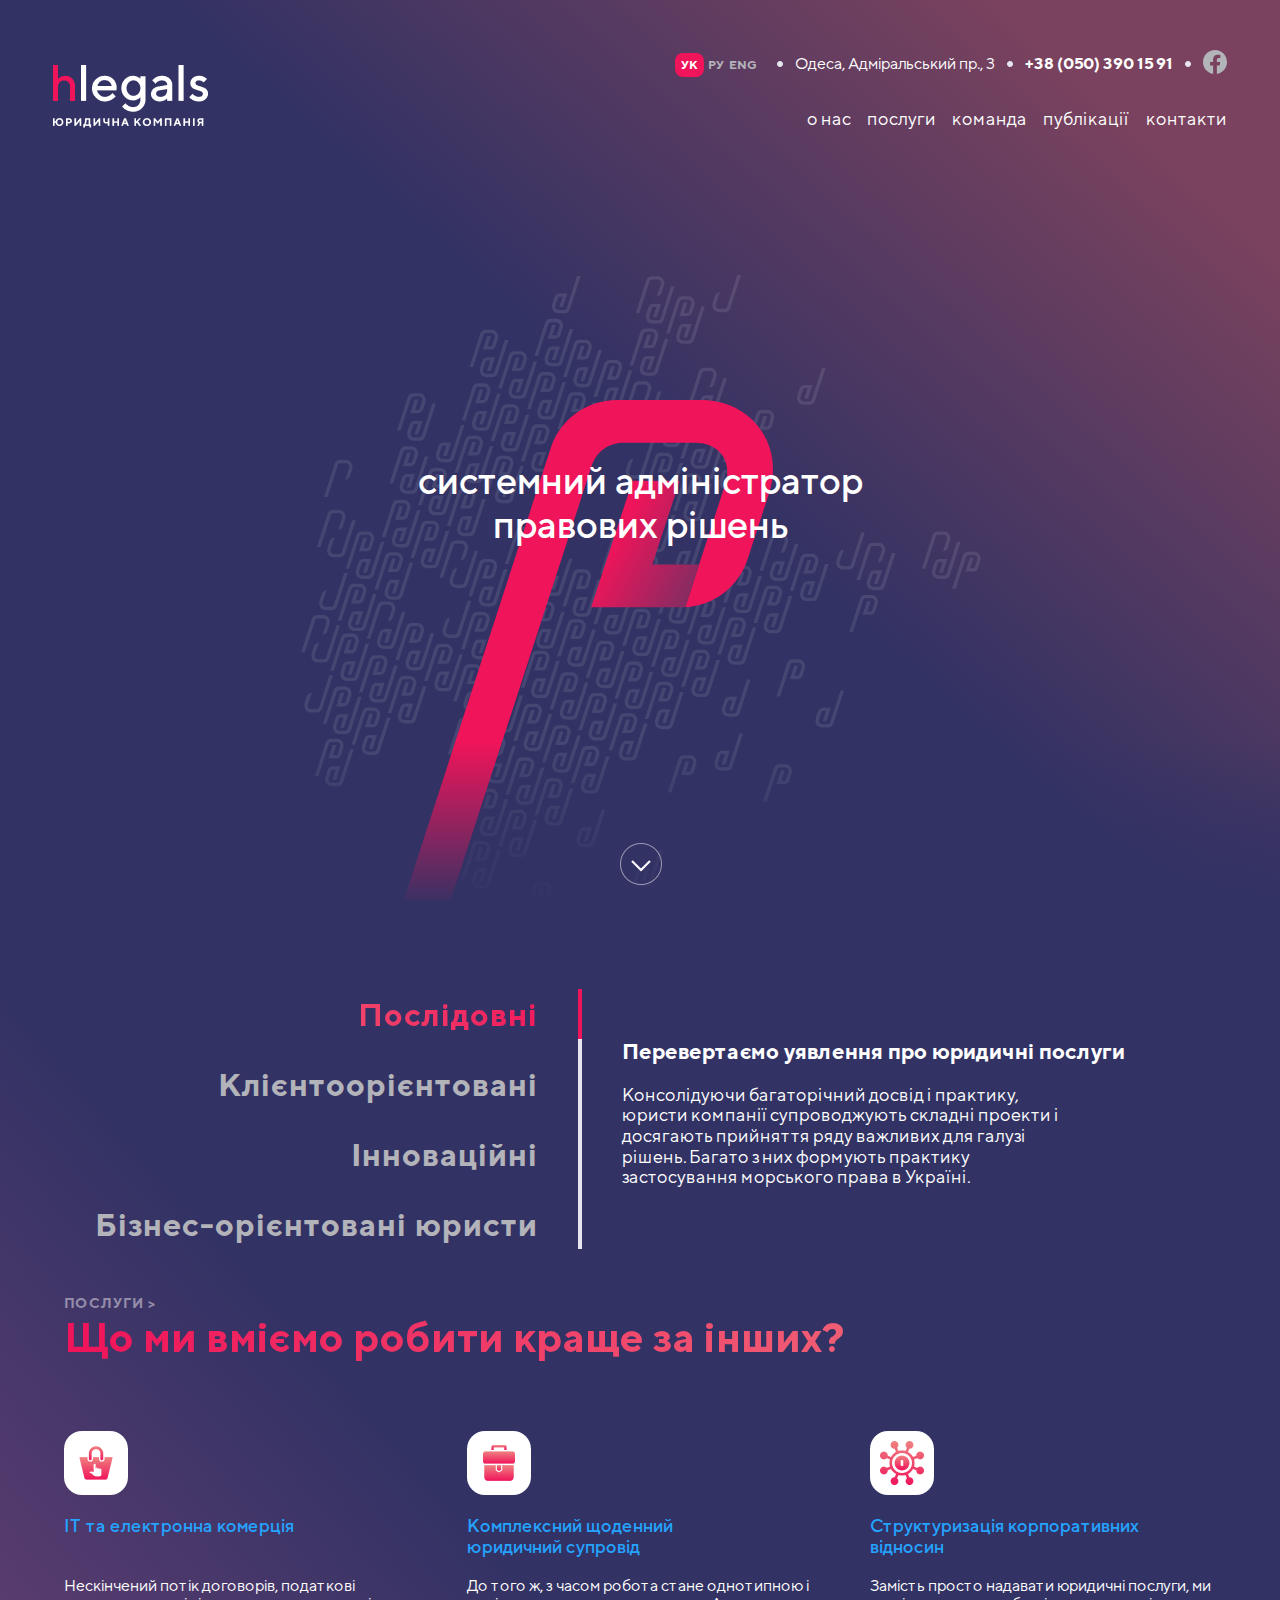
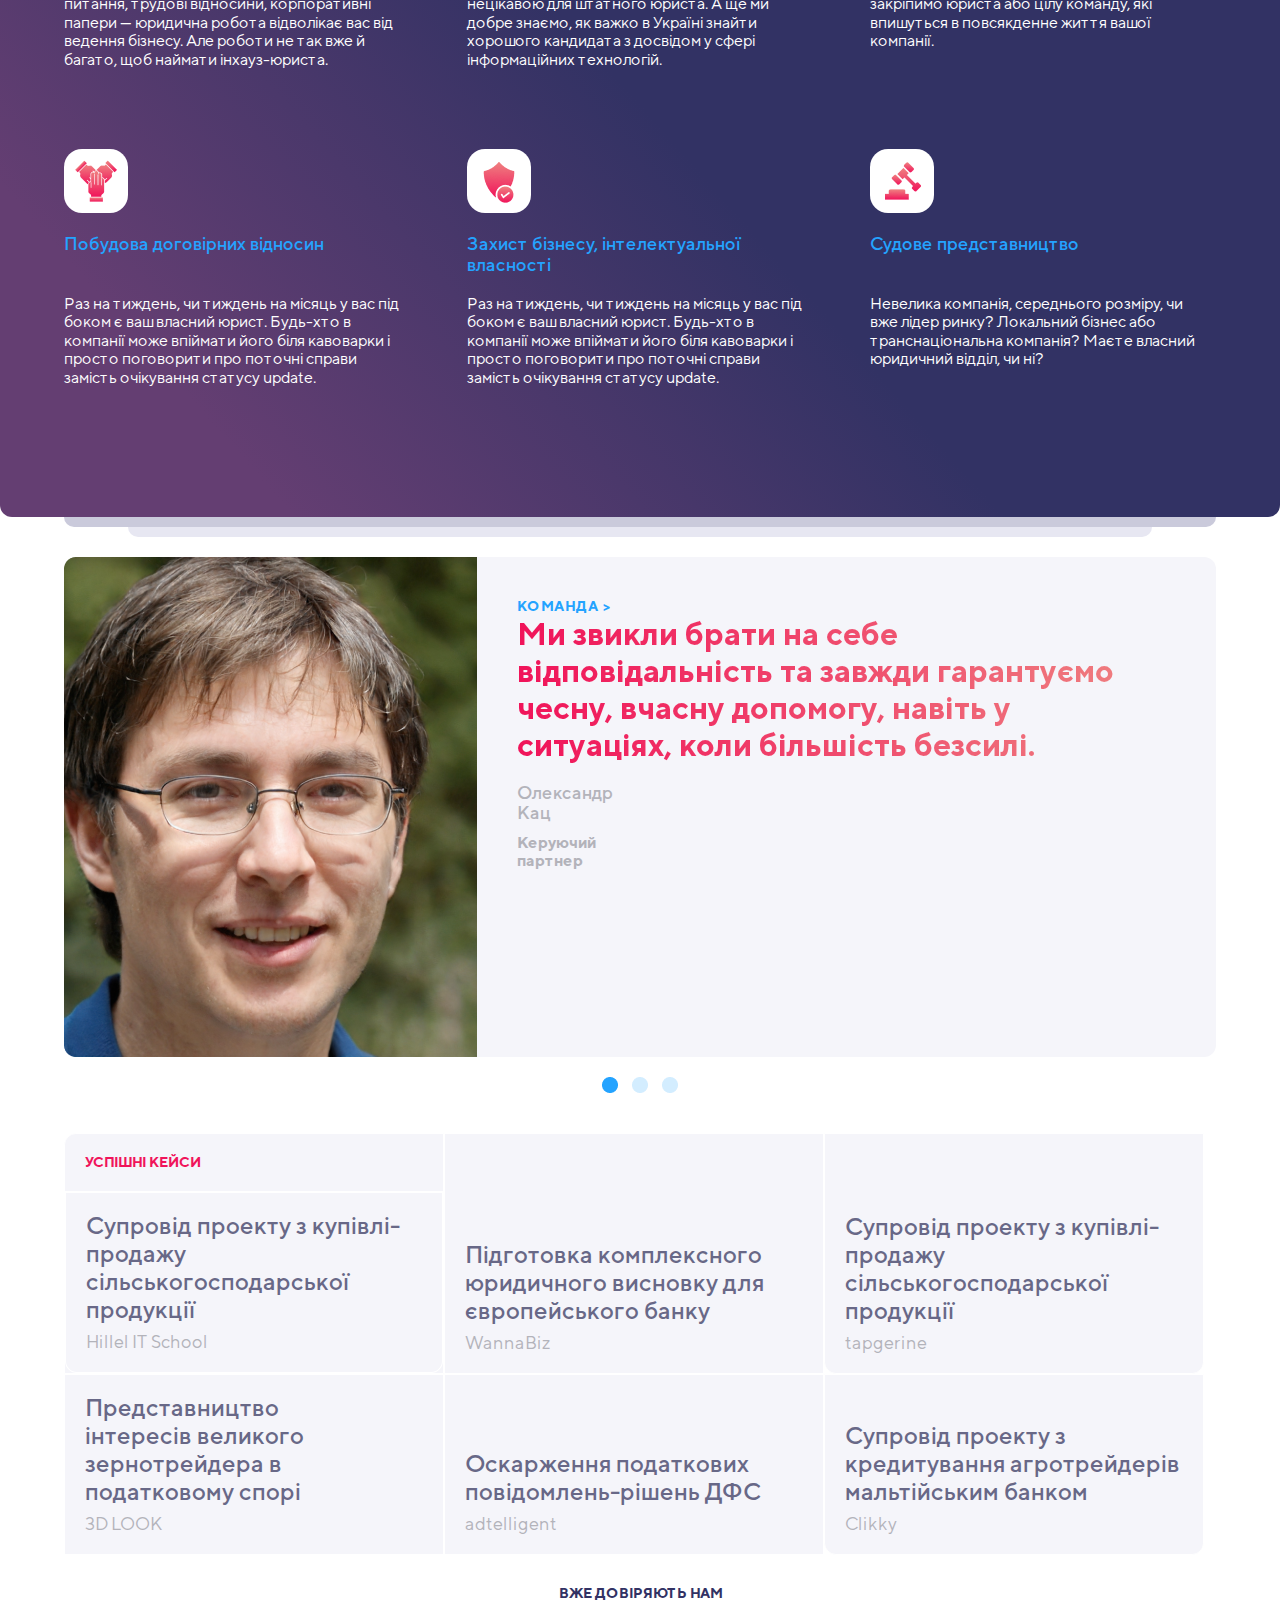
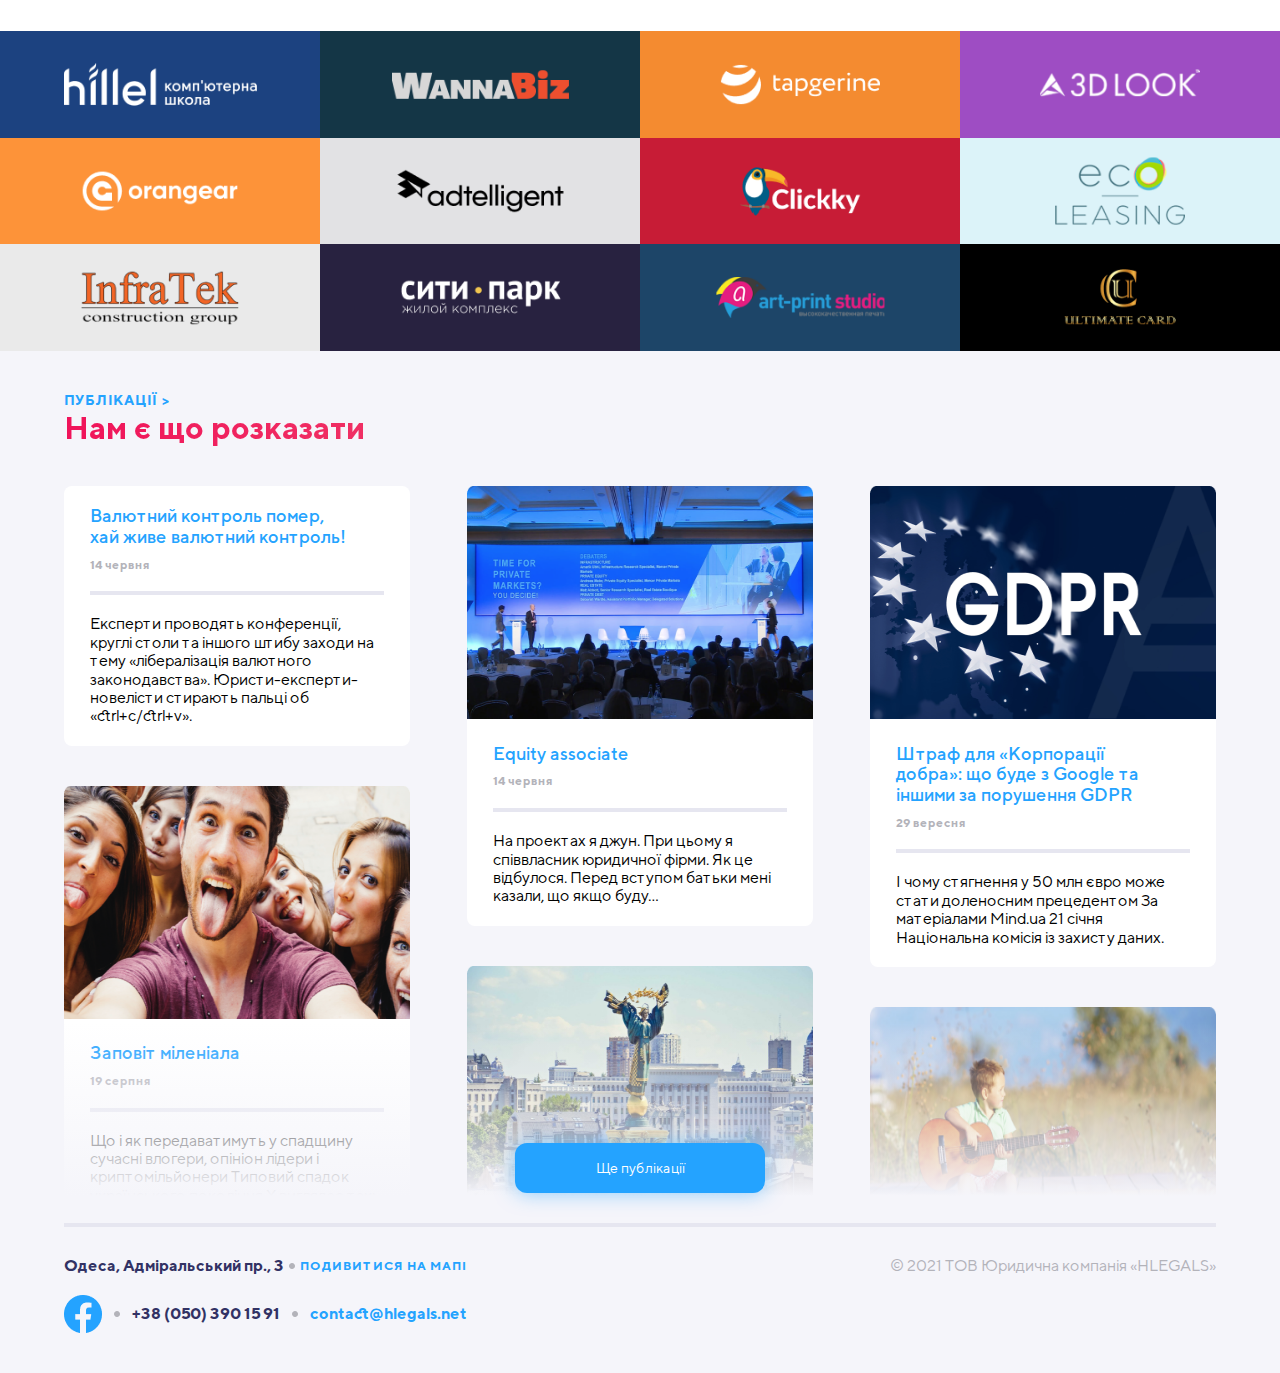
==== index.html @ 9b092a96 "img fixes" ====
<!DOCTYPE html>
<html lang="ua">
  <head>
    <meta charset="UTF-8" />
    <meta http-equiv="X-UA-Compatible" content="IE=edge" />
    <meta name="viewport" content="width=device-width, initial-scale=1.0" />
    <title>homepage</title>
    <link rel="stylesheet" href="styles/normalize.css" />
    <link rel="stylesheet" href="styles/homepage-mobile.css" />
    <link rel="stylesheet" href="styles/homepage-desktop.css" />
    <link rel="stylesheet" href="styles/header.css" />
    <link rel="stylesheet" href="styles/footer.css" />
    <link rel="stylesheet" href="fonts/fontstyles.css" />
  </head>
  <body>
    <div class="container">
      <header class="header">
        <div class="header-top">
          <ul class="lang-list list">
            <li><a class="lang-link lang-link-grey active" href="#">УК</a></li>
            <li><a class="lang-link lang-link-grey" href="#">РУ</a></li>
            <li><a class="lang-link lang-link-grey" href="#">ENG</a></li>
          </ul>
          <div class="contact-info">
            <img src="img/Dot separator.png" alt="" class="ds" />
            <p class="header-adress header-adress-white">
              Одеса, Адміральський пр., 3
            </p>
            <img src="img/Dot separator.png" alt="" class="ds" />
            <p class="header-phone header-phone-white">+38 (050) 390 15 91</p>
            <img src="img/Dot separator.png" alt="" class="ds" />
            <a class="fb-link" href="#"><img src="img/fb-icon.svg" alt="" /></a>
          </div>
        </div>
        <div class="header-bottom">
          <img src="img/Logo-header-desk-home.png" alt="" class="logo" />
          <img
            src="img/Logo-header-mobile-home.png"
            alt=""
            class="logo-mobile"
          />
          <div class="hamburger-menu">
            <button class="hamburger-btn" id="hamburger-btn">
              <img class="hamburger" src="img/Hamburger (1).svg" alt="" />
            </button>
            <div class="nav-menu" id="nav-menu">
              <header class="nav-menu-header">
                <div class="header-wrapper">
                  <img src="img/mini-logo.svg" alt="" />
                  <button class="close-btn" id="close-btn">
                    <img src="img/Close.png" alt="" />
                  </button>
                </div>
              </header>
              <ul class="nav-list-menu">
                <li class="nav-list-item">
                  <a href="about.html" class="nav-link nav-link-blue">о нас</a>
                </li>
                <li class="nav-list-item">
                  <a href="services.html" class="nav-link nav-link-blue"
                    >послуги</a
                  >
                </li>
                <li class="nav-list-item">
                  <a href="team.html" class="nav-link nav-link-blue">команда</a>
                </li>
                <li class="nav-list-item">
                  <a href="publication.html" class="nav-link nav-link-blue"
                    >публікації</a
                  >
                </li>
                <li class="nav-list-item">
                  <a href="contacts.html" class="nav-link nav-link-blue"
                    >контакти</a
                  >
                </li>
              </ul>
            </div>
          </div>
          <ul class="nav-list list">
            <li>
              <a href="about.html" class="nav-link nav-link-white">о нас</a>
            </li>
            <li>
              <a href="services.html" class="nav-link nav-link-white"
                >послуги</a
              >
            </li>
            <li>
              <a href="team.html" class="nav-link nav-link-white">команда</a>
            </li>
            <li>
              <a href="publication.html" class="nav-link nav-link-white"
                >публікації</a
              >
            </li>
            <li>
              <a href="contacts.html" class="nav-link nav-link-white"
                >контакти</a
              >
            </li>
          </ul>
        </div>
      </header>
      <section class="splash">
        <h1 class="splash-txt">системний адміністратор правових рішень</h1>
        <div class="shade"></div>
        <button class="scroll-down">
          <img src="img/Scroll down.png" alt="" />
        </button>
      </section>
    </div>
    <section class="ES">
      <div class="ES-container">
        <div class="experience">
          <ul class="E-list list">
            <li class="E-item">
              <p class="E-type gradient-text E-type-active">Послідовні</p>
            </li>
            <li class="E-item">
              <p class="E-type inactive">Клієнтоорієнтовані</p>
            </li>
            <li class="E-item">
              <p class="E-type inactive">Інноваційні</p>
            </li>
            <li class="E-item">
              <p class="E-type inactive last">Бізнес-орієнтовані юристи</p>
            </li>
          </ul>
          <div class="E-right">
            <h2 class="E-heading">
              Перевертаємо уявлення про юридичні послуги
            </h2>
            <p class="E-description">
              Консолідуючи багаторічний досвід і практику, юристи компанії
              супроводжують складні проекти і досягають прийняття ряду важливих
              для галузі рішень. Багато з них формують практику застосування
              морського права в Україні.
            </p>
          </div>
          <img class="group" src="img/Group 2.png" alt="" />
        </div>
        <div class="services">
          <a class="S-link" href="#">ПОСЛУГИ ></a>
          <h3 class="S-heading">Що ми вміємо робити краще за інших?</h3>
          <div class="S-wrapper">
            <div class="S-list">
              <div class="rect">
                <img class="S-icon" src="img/services-img1.png" alt="" />
              </div>
              <h3 class="S-h">IT та електронна комерція</h3>
              <p class="S-description">
                Нескінчений потік договорів, податкові питання, трудові
                відносини, корпоративні папери — юридична робота відволікає вас
                від ведення бізнесу. Але роботи не так вже й багато, щоб наймати
                інхауз-юриста.
              </p>
            </div>
            <div class="S-list">
              <div class="rect">
                <img class="S-icon" src="img/services-img2.png" alt="" />
              </div>
              <h3 class="S-h">Комплексний щоденний юридичний супровід</h3>
              <p class="S-description">
                До того ж, з часом робота стане однотипною і нецікавою для
                штатного юриста. А ще ми добре знаємо, як важко в Україні знайти
                хорошого кандидата з досвідом у сфері інформаційних технологій.
              </p>
            </div>
            <div class="S-list">
              <div class="rect">
                <img class="S-icon" src="img/services-img3.png" alt="" />
              </div>
              <h3 class="S-h">Структуризація корпоративних відносин</h3>
              <p class="S-description">
                Замість просто надавати юридичні послуги, ми закріпимо юриста
                або цілу команду, які впишуться в повсякденне життя вашої
                компанії.
              </p>
            </div>
            <div class="S-list">
              <div class="rect">
                <img class="S-icon" src="img/services-img4.png" alt="" />
              </div>
              <h3 class="S-h">Побудовa договірних відносин</h3>
              <p class="S-description">
                Раз на тиждень, чи тиждень на місяць у вас під боком є ваш
                власний юрист. Будь-хто в компанії може впіймати його біля
                кавоварки і просто поговорити про поточні справи замість
                очікування статусу update.
              </p>
            </div>
            <div class="S-list">
              <div class="rect">
                <img class="S-icon" src="img/services-img5.png" alt="" />
              </div>
              <h3 class="S-h">Захист бізнесу, інтелектуальної власності</h3>
              <p class="S-description">
                Раз на тиждень, чи тиждень на місяць у вас під боком є ваш
                власний юрист. Будь-хто в компанії може впіймати його біля
                кавоварки і просто поговорити про поточні справи замість
                очікування статусу update.
              </p>
            </div>
            <div class="S-list">
              <div class="rect">
                <img class="S-icon" src="img/services-img6.png" alt="" />
              </div>
              <h3 class="S-h">Судове представництво</h3>
              <p class="S-description">
                Невелика компанія, середнього розміру, чи вже лідер ринку?
                Локальний бізнес або транснаціональна компанія? Маєте власний
                юридичний відділ, чи ні?
              </p>
            </div>
          </div>
        </div>
      </div>
      <div class="card-show cs1"></div>
      <div class="card-show cs2"></div>
    </section>
    <section class="team">
      <div class="t-container">
        <img class="t-img-desktop" src="img/T-member-desktop.png" alt="" />
        <div class="t-right">
          <a class="t-link" href="#">команда ></a>
          <h4 class="t-heading">
            Ми звикли брати на себе відповідальність та завжди гарантуємо чесну,
            вчасну допомогу, навіть у ситуаціях, коли більшість безсилі.
          </h4>
          <div class="t-member">
            <img class="t-img" src="img/team-image.png" alt="" />
            <div class="t-desc">
              <h4 class="t-name">Олександр Кац</h4>
              <h5 class="t-position">Керуючий партнер</h5>
            </div>
          </div>
        </div>
      </div>
      <img class="t-group" src="img/Group 2 (3).png" alt="" />
    </section>
    <section class="cases">
      <div class="line1">
        <div class="case-block case-block1">
          <p class="cases-txt">Успішні кейси</p>
          <div class="case-block cs-border">
            <p class="case-desc">
              Супровід проекту з купівлі-продажу сільськогосподарської продукції
            </p>
            <p class="case-company">Hillel IT School</p>
          </div>
        </div>

        <div class="case-block">
          <p class="case-desc">
            Підготовка комплексного юридичного висновку для європейського банку
          </p>
          <p class="case-company">WannaBiz</p>
        </div>
        <div class="case-block">
          <p class="case-desc">
            Супровід проекту з купівлі-продажу сільськогосподарської продукції
          </p>
          <p class="case-company">tapgerine</p>
        </div>
      </div>
      <div class="line2">
        <div class="case-block">
          <p class="case-desc cs-width">
            Представництво інтересів великого зернотрейдера в податковому спорі
          </p>
          <p class="case-company">3D LOOK</p>
        </div>
        <div class="case-block">
          <p class="case-desc">Оскарження податкових повідомлень-рішень ДФС</p>
          <p class="case-company">adtelligent</p>
        </div>
        <div class="case-block">
          <p class="case-desc">
            Супровід проекту з кредитування агротрейдерів мальтійським банком
          </p>
          <p class="case-company">Clikky</p>
        </div>
      </div>
    </section>
    <section class="clients">
      <h6 class="clients-heading">Вже довіряють нам</h6>
      <div class="clients-grid">
        <img class="clients-logo" src="img/clients-logo1.png" alt="" />
        <img class="clients-logo" src="img/clients-logo2.png" alt="" />
        <img class="clients-logo" src="img/clients-logo3.png" alt="" />
        <img class="clients-logo" src="img/clients-logo4.png" alt="" />
        <img class="clients-logo" src="img/clients-logo5.png" alt="" />
        <img class="clients-logo" src="img/clients-logo6.png" alt="" />
        <img class="clients-logo" src="img/clients-logo7.png" alt="" />
        <img class="clients-logo" src="img/clients-logo8.png" alt="" />
        <img class="clients-logo" src="img/clients-logo9.png" alt="" />
        <img class="clients-logo" src="img/clients-logo10.png" alt="" />
        <img class="clients-logo" src="img/clients-logo11.png" alt="" />
        <img class="clients-logo" src="img/clients-logo12.png" alt="" />
      </div>
    </section>
    <section class="publications-bg">
      <div class="publications-container">
        <a class="publication-link" href="#">Публікації ></a>
        <h3 class="publication-h">Нам є що розказати</h3>
        <div class="publications">
          <article class="publication-block" id="block1">
            <div class="publication-desc">
              <h4 class="publication-heading">
                Валютний контроль помер, хай живе валютний контроль!
              </h4>
              <h5 class="publication-date">14 червня</h5>
            </div>
            <div class="separator">
              <p class="publication-p">
                Експерти проводять конференції, круглі столи та іншого штибу
                заходи на тему «лібералізація валютного законодавства».
                Юристи-експерти-новелісти стирають пальці об «ctrl+c/ctrl+v».
              </p>
            </div>
          </article>
          <article class="publication-block" id="block2">
            <img
              class="publication-img"
              src="img/publication-img1.png"
              alt=""
            />
            <div class="publication-desc">
              <h4 class="publication-heading">Equity associate</h4>
              <h5 class="publication-date">14 червня</h5>
            </div>
            <div class="separator">
              <p class="publication-p">
                На проектах я джун. При цьому я співвласник юридичної фірми. Як
                це відбулося. Перед вступом батьки мені казали, що якщо буду…
              </p>
            </div>
          </article>
          <article class="publication-block" id="block3">
            <img
              class="publication-img"
              src="img/publication-img2.png"
              alt=""
            />
            <div class="publication-desc">
              <a class="publicaton-link-wrapper" href="publication-entry.html">
                <h4 class="publication-heading">
                  Штраф для «Корпорації добра»: що буде з Google та іншими за
                  порушення GDPR
                </h4>
              </a>

              <h5 class="publication-date">29 вересня</h5>
            </div>
            <div class="separator">
              <p class="publication-p">
                І чому стягнення у 50 млн євро може стати доленосним прецедентом
                За матеріалами Mind.ua 21 січня Національна комісія із захисту
                даних.
              </p>
            </div>
          </article>
          <article class="publication-block" id="block4">
            <img
              class="publication-img"
              src="img/publication-img3.png"
              alt=""
            />
            <div class="publication-desc">
              <h4 class="publication-heading">Заповіт міленіала</h4>
              <h5 class="publication-date">19 серпня</h5>
            </div>
            <div class="separator">
              <p class="publication-p">
                Що і як передаватимуть у спадщину сучасні влогери, опініон
                лідери і криптомільйонери Типовий спадок українського покоління
                Х виглядає так: квартира у…
              </p>
            </div>
          </article>
          <article class="publication-block" id="block5">
            <img
              class="publication-img"
              src="img/publication-img4.png"
              alt=""
            />
            <div class="publication-desc">
              <h4 class="publication-heading">
                Закон про мови: як зробити свій сайт відповідним
              </h4>
              <h5 class="publication-date">19 серпня</h5>
            </div>
            <div class="separator">
              <p class="publication-p">
                Наталія Кирик, керівник контент студії Wordfactory.ua По-перше,
                це красиво! Це аргумент номер один на користь україномовного
                сайту. По-друге, це ефективно. У…
              </p>
            </div>
          </article>
          <article class="publication-block" id="block6">
            <img
              class="publication-img"
              src="img/publication-img5.png"
              alt=""
            />
            <div class="publication-desc">
              <h4 class="publication-heading">
                Компенсація витрат на навчання дитини в дитячому садку та школі
              </h4>
              <h5 class="publication-date">5 Лютого 2018</h5>
            </div>
            <div class="separator">
              <p class="publication-p">
                Про що йде мова В червні цього року Верховна Рада внесла зміни
                до Податкового кодексу України. Відтепер батьки, які отримують
                офіційну…
              </p>
            </div>
          </article>
        </div>
        <div class="publication-shadow">
          <button class="publication-btn">Ще публікації</button>
        </div>
      </div>
    </section>
    <footer class="footer">
      <div class="footer-container">
        <div class="footer-left">
          <div class="footer-line1">
            <p class="footer-adress">Одеса, Адміральський пр., 3</p>
            <img class="footer-ds" src="img/Dot separator1.png" alt="" />
            <a
              class="map-link"
              href="https://www.google.com/maps/place/%D0%AE%D1%80%D0%B8%D0%B4%D0%B8%D1%87%D0%B5%D1%81%D0%BA%D0%B0%D1%8F+%D0%BA%D0%BE%D0%BC%D0%BF%D0%B0%D0%BD%D0%B8%D1%8F+%22%D0%90%D0%99%D0%9C%D0%A0%D0%90%D0%99%D0%A2%22/@46.437018,30.5898953,11z/data=!4m9!1m2!2m1!1z0KLQntCSINCu0YDQuNC00LjRh9C90LAg0LrQvtC80L_QsNC90ZbRjyDCq0hMRUdBTFPCuw!3m5!1s0x40c633bcf388a7a1:0x6dd17955c5537982!8m2!3d46.4370628!4d30.7299809!15sCjTQotCe0JIg0K7RgNC40LTQuNGH0L3QsCDQutC-0LzQv9Cw0L3RltGPIMKrSExFR0FMU8K7kgEIbGF3X2Zpcm0"
            >
              подивитися на мапі
            </a>
          </div>
          <div class="footer-line2">
            <a class="fb-icon" href="https://www.facebook.com/"
              ><img src="img/facebook-icon.png" alt=""
            /></a>
            <img class="footer-ds" src="img/Dot separator1.png" alt="" />
            <a class="tel-number" href="tel:+380503901591"
              >+38 (050) 390 15 91</a
            >
            <img class="footer-ds" src="img/Dot separator1.png" alt="" />
            <a class="email-link" href="#">contact@hlegals.net</a>
          </div>
        </div>

        <h3 class="footer-h3">© 2021 ТОВ Юридична компанія «HLEGALS»</h3>
      </div>
    </footer>
    <script src="js/jquery-3.6.0.min.js"></script>
    <script src="js/hamburger-script.js"></script>
  </body>
</html>
---- styles/homepage-mobile.css ----
*,
*::before,
*::after {
  box-sizing: border-box;
}

.lang-link:hover {
  color: #fff;
}

.list {
  margin: 0;
  padding: 0;
  list-style: none;
}

.container {
  background: linear-gradient(
    42.01deg,
    #323264 14.33%,
    #323264 51.39%,
    #7a425e 87.53%
  );
}

.splash {
  height: 436px;
  margin-top: 100px;
  position: relative;
  background-image: url(../img/Symbol\ Long\ leg.svg);
  background-repeat: no-repeat;
  background-position: top;
  overflow: hidden;
  /* background-position: left 50% top 95%, left 50% top 80%; */
}

.splash-txt {
  position: relative;
  font-size: 38px;
  color: #ffffff;
  padding: 0;
  margin: 0 auto;
  text-align: center;
  width: 80%;
  font-weight: 500;
  z-index: 2;
  padding-top: 40px;
}

.shade {
  width: 100%;
  position: absolute;
  top: 54.1%;
  left: 0%;
  z-index: 3;
  height: 200px;
  background: linear-gradient(
    180deg,
    rgba(50, 50, 100, 0) 16.67%,
    #323264 100%
  );
}

.scroll-down {
  z-index: 4;
  border: 0;
  padding: 0;
  background-color: transparent;
  position: absolute;
  left: calc(50% - 42px / 2 + 0.5px);
  bottom: 20px;
}

.ES-container {
  /* height: 1793px; */
  background: linear-gradient(
    228.57deg,
    #323264 11.93%,
    #323264 57.17%,
    #643e72 87.46%
  );
  border-radius: 0px 0px 12px 12px;
}

.experience {
  width: 90%;
  margin: 0 auto 45px;
}

.E-type {
  font-size: 14px;
  font-weight: 700;
  letter-spacing: 1px;
  text-transform: uppercase;
  color: #b3b3ba;
  margin: 0;
  padding-top: 40px;
}

.gradient-text {
  background: linear-gradient(90.13deg, #ef8080 0.84%, #f0145a 99.96%);
  -webkit-background-clip: text;
  -webkit-text-fill-color: transparent;
  background-clip: text;
  /* color: transparent; */
}

.inactive {
  display: none;
}

.E-heading {
  font-size: 22px;
  color: #ffffff;
}

.E-description {
  font-size: 18px;
  color: #ffffff;
}

.group {
  display: block;
  margin: 0 auto;
}

.services {
  width: 90%;
  margin: 0 auto;
  padding-bottom: 50px;
}

.S-link {
  font-size: 14px;
  letter-spacing: 1px;
  text-transform: uppercase;
  color: #948daa;
  text-decoration: none;
  font-weight: 700;
}

.S-heading {
  font-size: 32px;
  background-image: linear-gradient(90.13deg, #f0145a 0.84%, #ef8080 99.96%);
  -webkit-background-clip: text;
  background-clip: text;
  color: transparent;
  margin: 0 auto 20px;
}

.S-list {
  display: flex;
  flex-wrap: wrap;
  align-items: center;
}

.S-h {
  font-size: 18px;
  color: #24a3ff;
  text-align: left;
  width: 75%;
  margin: 0;
  line-height: 21px;
  font-weight: 500;
}

.S-description {
  font-size: 16px;
  color: #ffffff;
  width: 99%;
  margin: 10px 0 40px;
}

.rect {
  height: 64px;
  width: 64px;
  background-color: #ffffff;
  border-radius: 18px;
  display: flex;
  justify-content: center;
  align-items: center;
  margin-right: 4%;
}

.card-show {
  margin: 0 auto;
  height: 10px;
  border-radius: 0px 0px 12px 12px;
}

.cs1 {
  width: 90%;
  background-color: #cacadb;
}

.cs2 {
  width: 80%;
  background-color: #e7e7f2;
}

.team {
  width: 90%;
  margin: 20px auto 0;
}

.t-img-desktop {
  display: none;
}

.t-container {
  background: #f5f5fa;
  border-radius: 12px;
  padding-left: 20px;
  padding-top: 20px;
  margin-bottom: 20px;
}

.t-link {
  font-size: 14px;
  font-weight: 700;
  letter-spacing: 1px;
  text-transform: uppercase;
  color: #24a3ff;
  text-decoration: none;
}

.t-heading {
  background: linear-gradient(90.13deg, #f0145a 0.84%, #ef8080 99.96%);
  -webkit-background-clip: text;
  -webkit-text-fill-color: transparent;
  background-clip: text;
  color: transparent;
  font-size: 32px;
  font-weight: 700;
  margin: 0 0 10px;
  padding: 0;
  width: 90%;
}

.t-member {
  display: flex;
  flex-wrap: wrap;
  margin-bottom: 15px;
}

.t-img {
  width: 60px;
  height: 60px;
  margin-right: 10px;
}

.t-desc {
  display: flex;
  flex-direction: column;
}

.t-name {
  width: 132px;
  font-size: 18px;
  font-weight: 500;
  color: #b3b3ba;
  margin: 10px 0 10px;
}

.t-position {
  width: 142px;
  font-size: 16px;
  color: #b3b3ba;
  margin-top: 0;
}

.t-group {
  display: block;
  margin: 0 auto 15px;
}

.cases {
  width: 90%;
  display: flex;
  flex-direction: column;
  margin: 0 auto 30px;
}

.case-block {
  background-color: #f5f5fa;
  border: 1px solid #ffffff;
  line-height: 21px;
}

.case-block1 {
  border-radius: 12px 0px 0px 0px;
  line-height: 57px;
}

.cs-border {
  border-top: 2px solid #fff;
}

.case-block:last-child {
  border-radius: 0px 0px 12px 12px;
}

.cases-txt {
  display: inline-block;
  font-size: 14px;
  font-weight: 700;
  text-transform: uppercase;
  color: #f0145a;
  margin: 0 0 0 20px;
  padding: 0;
}

.case-desc {
  font-size: 18px;
  color: #686887;
  font-weight: 500;
  margin: 20px;
}

.case-company {
  font-size: 18px;
  color: #b3b3ba;
  margin: -10px 0 20px 20px;
}

.clients-heading {
  font-size: 14px;
  color: #323264;
  text-align: center;
  margin: 30px auto 30px;
  text-transform: uppercase;
}

.clients-grid {
  display: grid;
  grid-template-columns: 1fr 1fr;
}

.clients-logo {
  width: 100%;
  min-height: 90px;
}

.publications-bg {
  width: 100%;
  background-color: #f5f5fa;
}

.publications-container {
  width: 90%;
  margin: 0 auto;
  padding-top: 20px;
  padding-bottom: 40px;
}

.publication-link {
  font-size: 14px;
  font-weight: 700;
  letter-spacing: 1px;
  text-transform: uppercase;
  color: #24a3ff;
  text-decoration: none;
}

.publication-h {
  background: linear-gradient(90.13deg, #f0145a 0.84%, #ef8080 99.96%);
  -webkit-background-clip: text;
  -webkit-text-fill-color: transparent;
  background-clip: text;
  color: transparent;
  font-size: 32px;
  font-weight: 700;
  margin: 0 0 20px;
}

.publications {
  display: flex;
  flex-direction: column;
  max-width: 100%;
}

.publication-block {
  width: 100%;
  background-color: #fff;
  border-radius: 8px;
  margin-bottom: 40px;
  height: fit-content;
}

.publication-desc {
  width: 85%;
  margin: 0 auto;
}

.publicaton-link-wrapper {
  text-decoration: none;
}

.publication-heading {
  color: #24a3ff;
  font-size: 18px;
  font-weight: 500;
  margin: 20px 0 10px;
  width: 90%;
}

.publication-date {
  color: #b3b3ba;
  font-size: 12px;
  margin: 0 0 20px;
}

.publication-img {
  width: 100%;
}

.publication-btn {
  display: block;
  /* position: absolute;
  z-index: 2;
  top: 90%;
  left: 40.4%; */
  width: 250px;
  height: 50px;
  background-color: #24a3ff;
  font-size: 14px;
  color: #fff;
  box-shadow: 0px 0px 20px rgba(36, 163, 255, 0.5);
  border-radius: 12px;
  border: none;
  margin: 0 auto;
}
---- styles/homepage-desktop.css ----
@media screen and (min-width: 768px) {
  .ds {
    display: inline-block;
    width: 6px;
    height: 6px;
  }

  .S-wrapper {
    display: flex;
    flex-wrap: wrap;
    justify-content: space-between;
  }

  .S-list {
    width: 45%;
    align-content: flex-start;
  }

  .case-desc {
    font-size: 20px;
  }

  .publications-container {
    height: 872px;
    overflow: hidden;
    position: relative;
  }

  .publications {
    flex-wrap: wrap;
    align-content: space-between;
    height: 1000px;
  }

  .publication-block {
    width: 45%;
  }

  .separator {
    width: 85%;
    margin: 0 auto;
    border-top: 4px solid #e6e6f0;
  }
  .publication-p {
    font-size: 16px;
    margin: 20px auto 20px;
  }

  .publication-shadow {
    position: absolute;
    width: 100%;
    height: 100px;
    margin: 0 auto;
    bottom: 0;
    left: 0;
    background: linear-gradient(
      180deg,
      rgba(245, 245, 250, 0) 0%,
      #f5f5fa 86.5%
    );
  }

  .publication-btn {
    margin: 25px auto 0;
  }

  .publication-block:nth-child(4) {
    order: 4;
  }

  #block5,
  #block6 {
    display: none;
  }
}

@media screen and (min-width: 1024px) {
  .splash {
    height: 685px;
    padding-top: 200px;
    margin-top: 0;
    position: relative;
    background-image: url(../img/Symbol\ Long\ leg.svg),
      url(../img/Frame\ 2.svg);
    background-repeat: no-repeat;
    overflow: hidden;
    background-position: left 50% top 95%, left 50% top 80%;
  }

  .shade {
    width: 100%;
    position: absolute;
    top: 70.7%;
    left: 0%;
    z-index: 3;
    height: 200px;
    background: linear-gradient(
      180deg,
      rgba(50, 50, 100, 0) 16.67%,
      #323264 100%
    );
  }

  .splash-txt {
    width: 40%;
    padding-top: 35px;
  }

  .ES-container {
    padding-top: 80px;
  }

  .experience {
    display: flex;
    flex-wrap: wrap;
  }

  .E-list {
    width: 45%;
    border-right: 4px solid #e6e6f0;
  }

  .E-type {
    position: relative;
    font-size: 32px;
    text-align: right;
    text-transform: none;
    line-height: 50px;
    margin-bottom: 20px;
    padding: 0 40px 0 0;
    /* border-right: 4px solid #e6e6f0; */
  }

  .E-type:active {
    background: linear-gradient(90.13deg, #ef8080 0.84%, #f0145a 99.96%);
    -webkit-background-clip: text;
    -webkit-text-fill-color: transparent;
    /* border-right: 4px solid #f0145a; */
  }

  .E-type:active::after {
    content: "";
    width: 0;
    position: absolute;
    right: -1%;
    height: 100%;
    border-right: 4px solid #f0145a;
  }

  .E-type-active {
    right: -1%;
    border-right: 4px solid #f0145a;
  }

  .last {
    margin-bottom: 0;
  }

  .inactive {
    display: block;
  }

  .E-right {
    width: 50%;
    display: flex;
    flex-direction: column;
    margin: 50px 0 0 40px;
  }

  .E-heading {
    margin: 0 0 20px;
  }

  .E-description {
    margin: 0;
    width: 80%;
  }

  .group {
    display: none;
  }

  .S-heading {
    font-size: 42px;
    margin-bottom: 70px;
  }

  .S-list {
    width: 30%;
    align-content: flex-start;
  }

  .S-h {
    width: 85%;
    height: 42px;
    margin-top: 20px;
  }

  .S-description {
    margin: 20px 0 80px;
  }

  .team {
    margin: 20px auto 40px;
  }

  .t-container {
    display: flex;
    padding: 0;
  }

  .t-img {
    display: none;
  }

  .t-img-desktop {
    display: block;
  }

  .t-right {
    margin: 40px 0 0 40px;
  }

  .cases {
    display: block;
  }

  .line1,
  .line2 {
    display: flex;
    align-content: end;
  }

  .case-block {
    width: 33%;
    display: flex;
    flex-direction: column;
    justify-content: flex-end;
  }

  .cs-border {
    width: 100%;
  }

  .case-desc {
    margin: 18px 20px 18px 20px;
    font-size: 24px;
    line-height: 28px;
  }

  .cs-width {
    width: 70%;
  }

  .clients-grid {
    grid-template-columns: repeat(4, 1fr);
  }

  .publications-container {
    padding-bottom: 0;
    height: 872px;
    overflow: hidden;
    padding-top: 40px;
    position: relative;
  }

  .publications {
    flex-wrap: wrap;
    height: 1120px;
    align-content: space-between;
  }

  .publication-block {
    background-color: #fff;
    width: 30%;
    height: fit-content;
    border-radius: 8px;
    margin-bottom: 40px;
  }

  #block1,
  #block4 {
    order: 1;
  }
  #block2,
  #block5 {
    order: 2;
  }
  #block3,
  #block6 {
    order: 3;
  }

  #block5,
  #block6 {
    display: block;
  }

  .publication-h {
    margin: 0 0 40px;
  }

  .publication-img {
    height: 233px;
  }

  .publication-shadow {
    height: 200px;
  }

  .publication-btn {
    margin: 120px auto 0;
  }
}

@media screen and (min-width: 1280px) {
  .E-type:active::after {
    right: -0.7%;
  }

  .E-type-active {
    right: -0.7%;
    border-right: 4px solid #f0145a;
  }
}

@media screen and (min-width: 1600px) {
  .E-type:active::after {
    right: -0.6%;
  }

  .E-type-active {
    right: -0.6%;
    border-right: 4px solid #f0145a;
  }
}
@media screen and (max-width: 767px) {
  .publication-p,
  .publication-block:nth-child(3),
  .publication-block:nth-child(5),
  .publication-block:nth-child(6),
  .separator {
    display: none;
  }

  /* .publication-block:nth-child(2) {
    order: 3;
  }

  .publication-block:nth-child(3) {
    order: 2;
  } */
}
---- styles/header.css ----
*,
*::before,
*::after {
  box-sizing: border-box;
}

.list {
  margin: 0;
  padding: 0;
  list-style: none;
}

.header {
  position: relative;
  width: 89.3%;
  margin: 0 auto;
  padding-top: 20px;
}

.header-top {
  display: flex;
  align-items: center;
  justify-content: space-between;
  margin-bottom: 15px;
}

.lang-list {
  height: 24px;
  width: 82px;
  display: flex;
  justify-content: space-between;
  line-height: 24px;
}

.lang-link {
  font-size: 12px;
  font-weight: 700;
  text-decoration: none;
}

.lang-link-grey {
  color: #b3b3ba;
}

.active {
  color: #fff;
  display: inline-block;
  width: 29px;
  height: 24px;
  background: #f0145a;
  border-radius: 8px;
  text-align: center;
}

.header-adress {
  font-size: 16px;
  margin: 0;
}

.header-adress-white {
  color: #fff;
}

.header-adress-grey {
  color: #b3b3ba;
}

.header-phone {
  color: #b3b3ba;
  font-size: 16px;
  font-weight: 700;
  margin: 0;
}

.header-phone-white {
  color: #fff;
}

.header-bottom {
  display: flex;
  justify-content: space-between;
  align-items: center;
}

.nav-link-white {
  color: #fff;
}

.nav-link-blue {
  color: #24a3ff;
}

.hamburger-btn {
  border: none;
  background-color: transparent;
  width: 32px;
  height: 32px;
  padding: 0;
  cursor: pointer;
}

.nav-menu {
  display: none;
  width: 100%;
  position: fixed;
  top: 0;
  right: 0;
  bottom: 0;
  left: 0;
  background-color: #ffffff;
  z-index: 100;
}

.nav-menu-header {
  width: 95%;
  margin: 0 auto;
  height: 62px;
  display: flex;
  align-items: center;
  justify-content: flex-end;
}

.header-wrapper {
  width: 55%;
  display: flex;
  justify-content: space-between;
}

.close-btn {
  background-color: transparent;
  border: none;
  cursor: pointer;
}

.nav-list-menu {
  width: 100%;
  margin: 0;
  padding: 0;
  list-style: none;
  text-align: center;
}

.nav-list-item {
  background-color: #f5f5fa;
  margin-bottom: 1px;
  height: 54px;
}

.nav-list-item:last-child {
  margin-bottom: 0;
}

.nav-link {
  text-decoration: none;
  font-size: 24px;
  line-height: 50px;
}

.nav-link:active {
  color: #f0145a;
  font-weight: 700;
}

@media screen and (max-width: 767px) {
  .nav-list,
  .ds,
  .header-adress,
  .fb-link,
  .logo {
    display: none;
  }
}

@media screen and (min-width: 768px) {
  .hamburger-btn,
  .logo-mobile {
    display: none;
  }

  .header {
    display: flex;
    flex-direction: column;
    padding-top: 34px;
    margin-bottom: 40px;
  }

  .header-top {
    justify-content: flex-start;
    padding-left: 22px;
  }

  .header-bottom {
    flex-direction: column;
    align-items: flex-start;
  }

  .lang-list {
    margin-right: 5%;
  }

  .nav-list {
    display: flex;
    justify-content: space-between;
    width: 420px;
    margin-top: 15px;
  }

  .nav-link {
    text-decoration: none;
    font-size: 18px;
  }

  .nav-link:hover {
    transition: 0.4s;
    color: #f0145a;
    text-decoration: underline #f0145a;
    font-weight: 700;
  }

  .contact-info {
    display: flex;
    width: 450px;
    justify-content: space-between;
    align-items: center;
  }
}

@media screen and (min-width: 1024px) {
  .header {
    padding-top: 50px;
    width: 91.67%;
    margin-bottom: 80px;
  }

  .header-top {
    justify-content: flex-end;
    margin-bottom: 16px;
  }

  .lang-list {
    margin-right: 20px;
  }

  .header-bottom {
    flex-direction: row;
    align-items: center;
  }

  .nav-list {
    margin-top: 0;
  }
}

@media screen and (min-width: 1280px) {
  .logo {
    margin-top: -45px;
  }
}
---- styles/footer.css ----
.footer {
  width: 100%;
  background-color: #f5f5fa;
}

.footer-container {
  width: 90%;
  display: flex;
  flex-direction: column;
  margin: 0 auto;
  text-align: center;
  border-top: 4px solid #e6e6f0;
}

.footer-line1 {
  margin-bottom: 20px;
}

.footer-line2 {
  display: flex;
  flex-direction: column;
}

.footer-adress {
  font-size: 16px;
  font-weight: 700;
  color: #323264;
  margin: 20px auto 10px;
}

.map-link {
  font-size: 12px;
  color: #24a3ff;
  text-transform: uppercase;
  letter-spacing: 1px;
  font-weight: 700;
  text-decoration: none;
}

.fb-icon {
  display: block;
  margin: 0 auto;
  width: 38px;
  height: 38px;
}

.tel-number {
  font-size: 16px;
  font-weight: 700;
  color: #323264;
  margin: 20px auto 20px;
  text-decoration: none;
}

.email-link {
  font-size: 16px;
  font-weight: 700;
  text-decoration: none;
  color: #24a3ff;
}

.footer-h3 {
  font-weight: 400;
  font-size: 16px;
  color: #b3b3ba;
  width: 95%;
  margin: 20px auto 138px;
}

@media screen and (max-width: 767px) {
  .footer-ds {
    display: none;
  }
}

@media screen and (min-width: 768px) {
  .footer-container {
    flex-direction: row;
    flex-wrap: wrap;
    padding: 30px 15% 0;
  }

  .footer-left {
    width: 100%;
  }
  .footer-line1 {
    width: 100%;
    display: flex;
    align-items: center;
    justify-content: space-between;
    margin-bottom: 20px;
    padding-left: 20px;
  }

  .footer-adress {
    margin: 0;
  }

  .footer-line2 {
    flex-direction: row;
    justify-content: space-between;
    align-items: center;
    padding-right: 20px;
  }

  .fb-icon {
    margin: 0;
  }

  .tel-number {
    margin: 0;
  }

  .footer-h3 {
    margin: 20px auto 80px;
  }
}

@media screen and (min-width: 1024px) {
  .footer-container {
    padding: 30px 0 40px;
    justify-content: space-between;
  }

  .footer-left {
    width: 45%;
  }

  .footer-line1 {
    padding-left: 0;
  }

  .footer-line2 {
    padding-right: 0;
  }

  .footer-h3 {
    width: 40%;
    margin: 0;
    text-align: right;
  }
}

@media screen and (min-width: 1280px) {
  .footer-left {
    width: 35%;
  }
}

@media screen and (min-width: 1600px) {
  .footer-left {
    width: 30%;
  }
}

@media screen and (min-width: 1920px) {
  .footer-left {
    width: 25%;
  }
}
---- fonts/fontstyles.css ----
*,
*::before,
*::after {
  box-sizing: border-box;
}
body {
  font-family: "TT Norms";
  font-weight: 400;
  margin: 0 auto;
}
@font-face {
  font-family: "TT Norms";
  src: local("TT Norms Regular"), local("TT-Norms-Regular"),
    url("TTNorms-Regular.woff2") format("woff2"),
    url("TTNorms-Regular.woff") format("woff"),
    url("TTNorms-Regular.ttf") format("truetype");
  font-weight: 400;
  font-style: normal;
}

@font-face {
  font-family: "TT Norms";
  src: local("TT Norms Medium"), local("TT-Norms-Medium"),
    url("TTNorms-Medium.woff2") format("woff2"),
    url("TTNorms-Medium.woff") format("woff"),
    url("TTNorms-Medium.ttf") format("truetype");
  font-weight: 500;
  font-style: normal;
}
@font-face {
  font-family: "TT Norms";
  src: local("TT Norms Bold"), local("TT-Norms-Bold"),
    url("TTNorms-Bold.woff2") format("woff2"),
    url("TTNorms-Bold.woff") format("woff"),
    url("TTNorms-Bold.ttf") format("truetype");
  font-weight: 700;
  font-style: normal;
}

.gradient-text-h{
  background: linear-gradient(90.13deg, #f0145a 0.84%, #ef8080 99.96%);
  -webkit-background-clip: text;
  -webkit-text-fill-color: transparent;
  background-clip: text;
  text-fill-color: transparent;
  font-size: 32px;
  font-weight: 700;
}
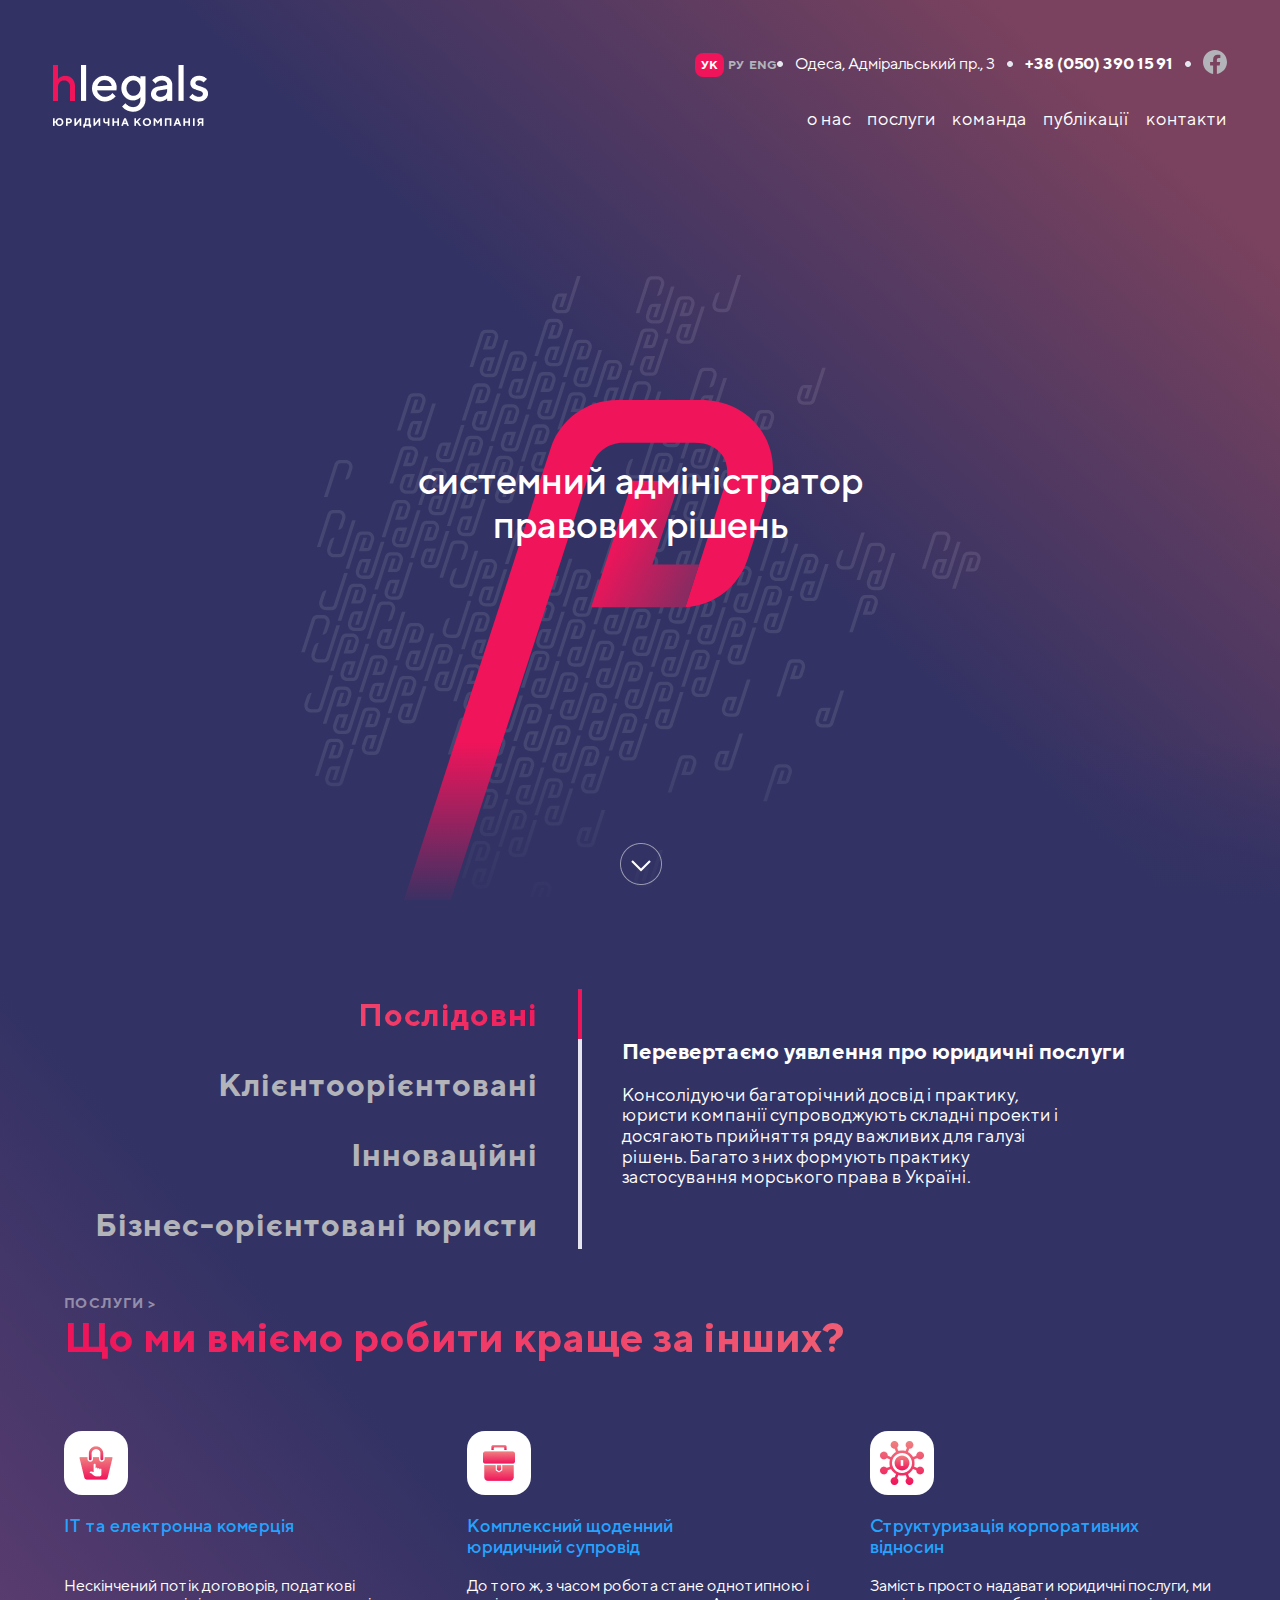
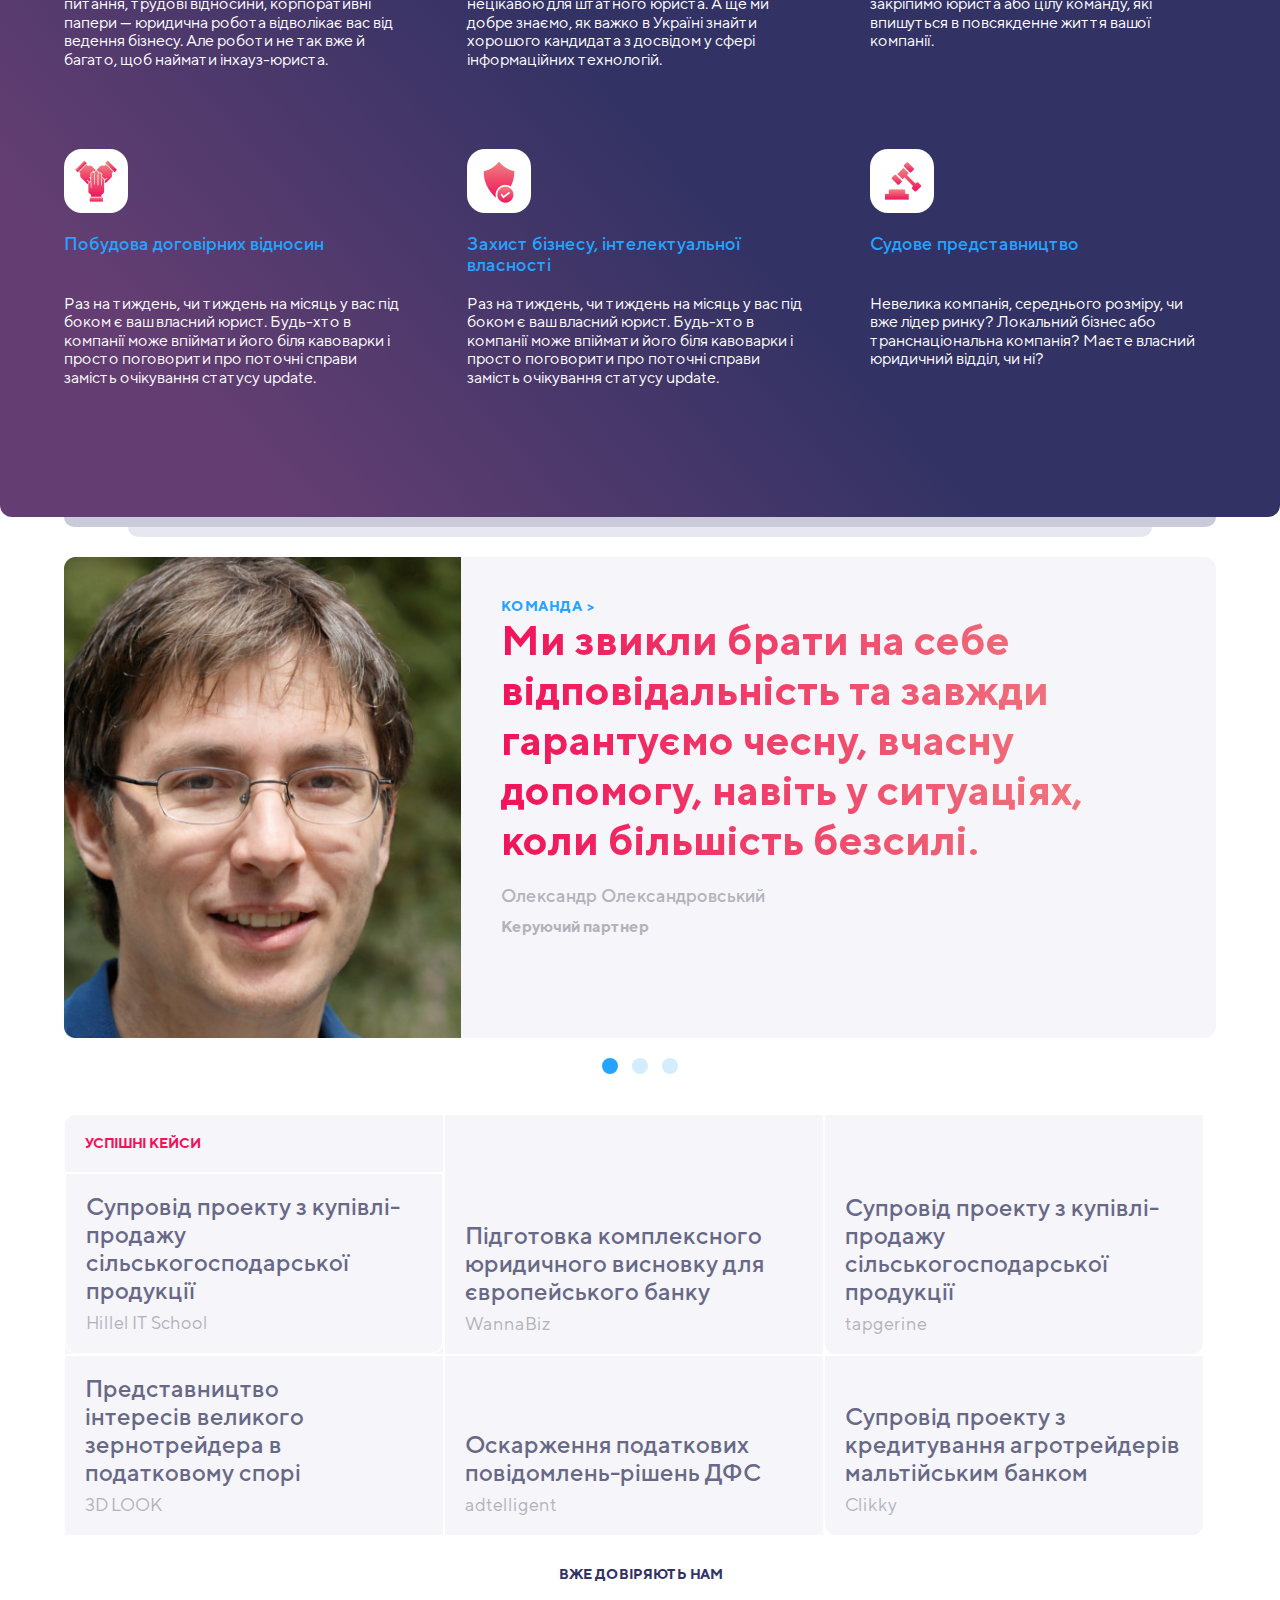
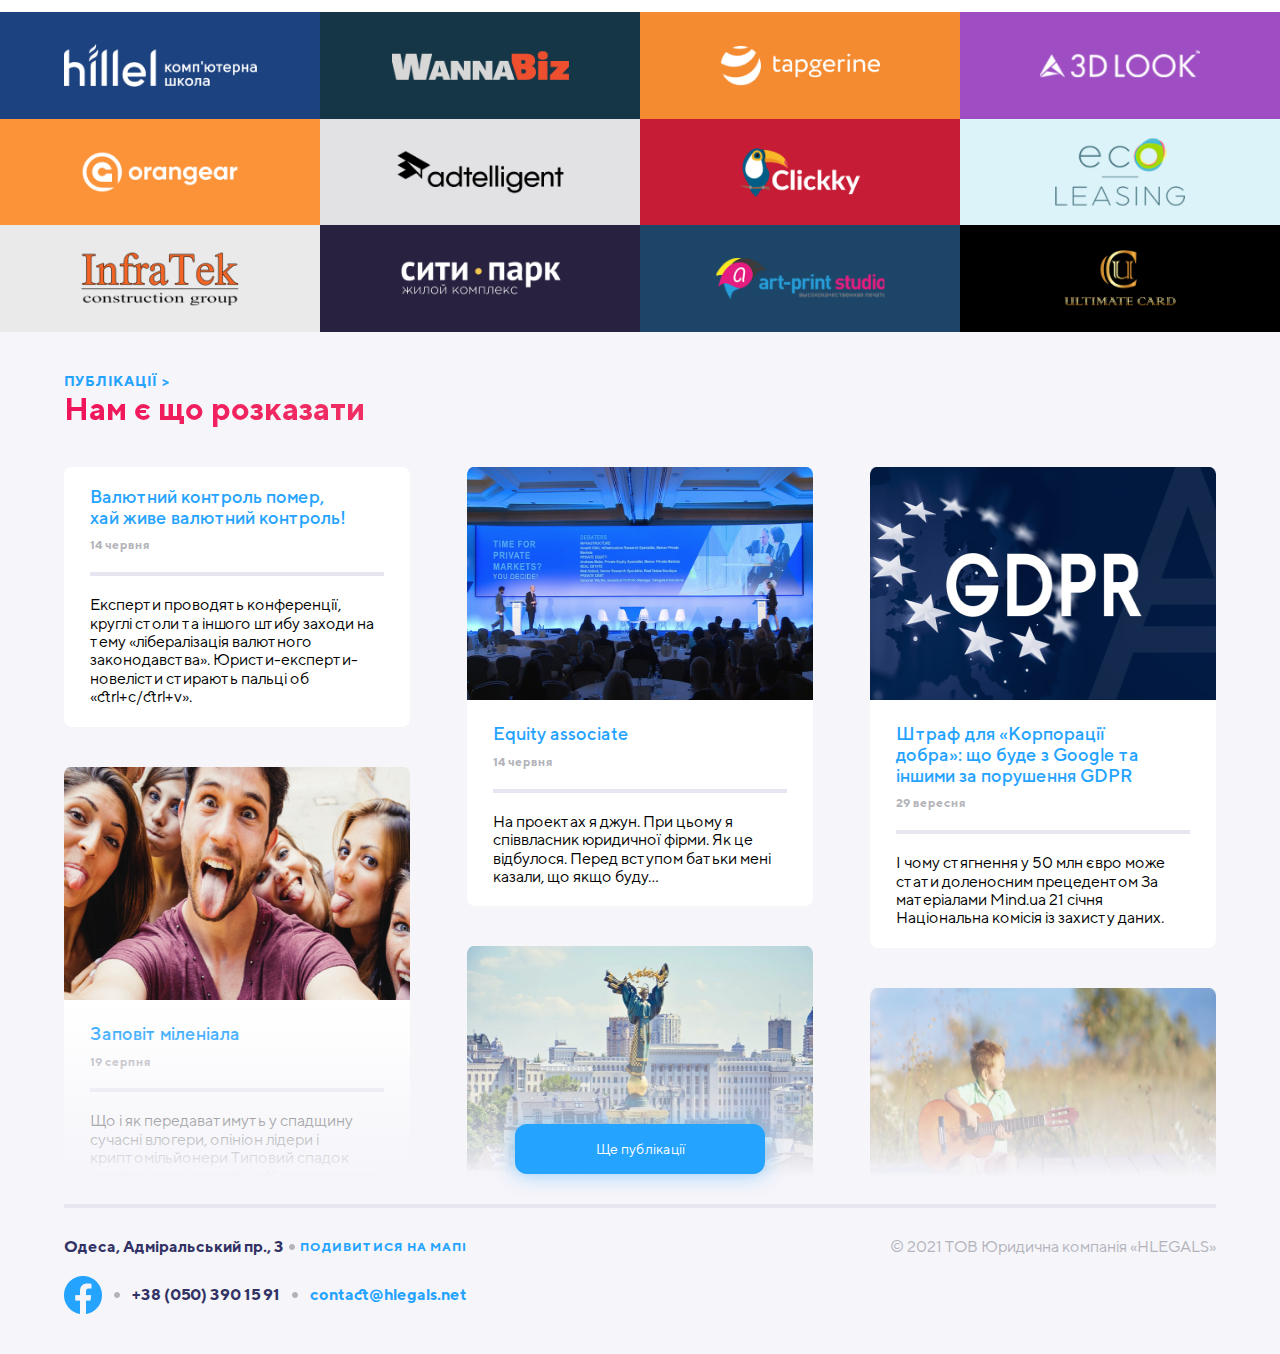
==== commit 217d2c2c: "carousel" ====
--- a/index.html
+++ b/index.html
@@ -6,10 +6,13 @@
     <meta name="viewport" content="width=device-width, initial-scale=1.0" />
     <title>homepage</title>
     <link rel="stylesheet" href="styles/normalize.css" />
+    <link rel="stylesheet" href="styles/owl.carousel.min.css" />
+    <link rel="stylesheet" href="styles/team-owl-carousel.css" />
+    <link rel="stylesheet" href="styles/header.css" />
+    <link rel="stylesheet" href="styles/footer.css" />
+    <!-- <link rel="stylesheet" href="styles/owl.theme.default.min.css" /> -->
     <link rel="stylesheet" href="styles/homepage-mobile.css" />
     <link rel="stylesheet" href="styles/homepage-desktop.css" />
-    <link rel="stylesheet" href="styles/header.css" />
-    <link rel="stylesheet" href="styles/footer.css" />
     <link rel="stylesheet" href="fonts/fontstyles.css" />
   </head>
   <body>
@@ -17,7 +20,7 @@
       <header class="header">
         <div class="header-top">
           <ul class="lang-list list">
-            <li><a class="lang-link lang-link-grey active" href="#">УК</a></li>
+            <li><a class="lang-link lang-link-grey lang-link-active" href="#">УК</a></li>
             <li><a class="lang-link lang-link-grey" href="#">РУ</a></li>
             <li><a class="lang-link lang-link-grey" href="#">ENG</a></li>
           </ul>
@@ -220,24 +223,78 @@
       <div class="card-show cs2"></div>
     </section>
     <section class="team">
-      <div class="t-container">
-        <img class="t-img-desktop" src="img/T-member-desktop.png" alt="" />
-        <div class="t-right">
-          <a class="t-link" href="#">команда ></a>
-          <h4 class="t-heading">
-            Ми звикли брати на себе відповідальність та завжди гарантуємо чесну,
-            вчасну допомогу, навіть у ситуаціях, коли більшість безсилі.
-          </h4>
-          <div class="t-member">
-            <img class="t-img" src="img/team-image.png" alt="" />
-            <div class="t-desc">
-              <h4 class="t-name">Олександр Кац</h4>
-              <h5 class="t-position">Керуючий партнер</h5>
-            </div>
-          </div>
-        </div>
-      </div>
-      <img class="t-group" src="img/Group 2 (3).png" alt="" />
+      <div id="main-carousel" class="owl-carousel">
+        <div class="item">
+          <div class="t-img-desktop">
+            <img src="img/T-member-desktop.png" alt="" />
+          </div>
+          <div class="t-right">
+            <a class="t-link" href="#">команда ></a>
+            <h4 class="t-heading">
+              Ми звикли брати на себе відповідальність та завжди гарантуємо
+              чесну, вчасну допомогу, навіть у ситуаціях, коли більшість
+              безсилі.
+            </h4>
+            <div class="t-member">
+              <div class="t-img-mobile">
+                <img src="img/team-image.png" alt="" />
+              </div>
+              <div class="t-desc">
+                <h4 class="t-name t-name-mobile">Олександр Кац</h4>
+                <h4 class="t-name t-name-desktop">Олександр Олександровський</h4>
+                <h5 class="t-position">Керуючий партнер</h5>
+              </div>
+            </div>
+          </div>
+        </div>
+        <div class="item">
+          <div class="t-img-desktop">
+            <img src="img/T-member-desktop.png" alt="" />
+          </div>
+          <div class="t-right">
+            <a class="t-link" href="#">команда ></a>
+            <h4 class="t-heading">
+              Ми звикли брати на себе відповідальність та завжди гарантуємо
+              чесну, вчасну допомогу, навіть у ситуаціях, коли більшість
+              безсилі.
+            </h4>
+            <div class="t-member">
+              <div class="t-img-mobile">
+                <img src="img/team-image.png" alt="" />
+              </div>
+              <div class="t-desc">
+                <h4 class="t-name t-name-mobile">Олександр Кац</h4>
+                <h4 class="t-name t-name-desktop">Олександр Олександровський</h4>
+                <h5 class="t-position">Керуючий партнер</h5>
+              </div>
+            </div>
+          </div>
+        </div>
+        <div class="item">
+          <div class="t-img-desktop">
+            <img src="img/T-member-desktop.png" alt="" />
+          </div>
+          <div class="t-right">
+            <a class="t-link" href="#">команда ></a>
+            <h4 class="t-heading">
+              Ми звикли брати на себе відповідальність та завжди гарантуємо
+              чесну, вчасну допомогу, навіть у ситуаціях, коли більшість
+              безсилі.
+            </h4>
+            <div class="t-member">
+              <div class="t-img-mobile">
+                <img src="img/team-image.png" alt="" />
+              </div>
+              <div class="t-desc">
+                <h4 class="t-name t-name-mobile">Олександр Кац</h4>
+                <h4 class="t-name t-name-desktop">Олександр Олександровський</h4>
+                <h5 class="t-position">Керуючий партнер</h5>
+              </div>
+            </div>
+          </div>
+        </div>
+      </div>
+      <!-- <img class="t-group" src="img/Group 2 (3).png" alt="" /> -->
     </section>
     <section class="cases">
       <div class="line1">
@@ -455,6 +512,8 @@
       </div>
     </footer>
     <script src="js/jquery-3.6.0.min.js"></script>
+    <script src="js/owl.carousel.min.js"></script>
     <script src="js/hamburger-script.js"></script>
+    <script src="js/owl-carousel-script.js"></script>
   </body>
 </html>
--- a/styles/team-owl-carousel.css
+++ b/styles/team-owl-carousel.css
@@ -0,0 +1,155 @@
+.team {
+  width: 90%;
+  margin: 20px auto 30px;
+  border-radius: 12px;
+}
+
+.item {
+  background-color: #f5f5fa;
+  border-radius: 12px;
+  padding-top: 20px;
+}
+
+.t-img-desktop {
+  display: none;
+}
+
+.t-right {
+  width: 90%;
+  margin: 0 auto;
+  text-align: left;
+}
+
+.t-link {
+  font-size: 14px;
+  font-weight: 700;
+  letter-spacing: 1px;
+  text-transform: uppercase;
+  color: #24a3ff;
+  text-decoration: none;
+  text-align: left;
+}
+
+.t-heading {
+  background: linear-gradient(90.13deg, #f0145a 0.84%, #ef8080 99.96%);
+  -webkit-background-clip: text;
+  -webkit-text-fill-color: transparent;
+  background-clip: text;
+  color: transparent;
+  font-size: 32px;
+  line-height: 38px;
+  font-weight: 700;
+  margin: 0 0 10px;
+  padding: 0;
+  width: 90%;
+}
+
+.t-member {
+  display: flex;
+  flex-wrap: wrap;
+}
+
+.t-img-mobile {
+  width: 60px;
+  height: 60px;
+  margin: 10px 10px 0 0;
+}
+
+.t-desc {
+  display: flex;
+  flex-direction: column;
+}
+
+.t-name {
+  font-size: 18px;
+  font-weight: 500;
+  color: #b3b3ba;
+  margin: 10px 0 10px;
+  line-height: 21px;
+}
+
+.t-name-desktop {
+  display: none;
+}
+
+.t-position {
+  font-size: 16px;
+  color: #b3b3ba;
+  margin-top: 0;
+  line-height: 22px;
+}
+
+.owl-dots {
+  margin: 15px 0 0;
+  display: flex;
+  justify-content: center;
+}
+
+.owl-dot.active:hover {
+  opacity: 1;
+}
+
+.owl-dot {
+  width: 16px;
+  height: 16px;
+  border-radius: 50%;
+  background-color: #24a3ff !important;
+  opacity: 0.2;
+  margin-right: 14px;
+}
+
+.owl-dot:last-child {
+  margin-right: 0;
+}
+
+.owl-dot.active {
+  background-color: #24a3ff;
+  opacity: 1;
+}
+
+.owl-dot:hover {
+  opacity: 0.6;
+}
+
+@media screen and (min-width: 1024px) {
+  .team {
+    margin: 20px auto 40px;
+  }
+
+  .item {
+    display: flex;
+    padding-top: 0;
+  }
+
+  .t-img-mobile {
+    display: none;
+  }
+
+  .t-img-desktop {
+    display: flex;
+    width: 50%;
+    max-height: 500px;
+    max-width: 413px;
+  }
+
+  .t-right {
+    margin: 40px 0 0 40px;
+  }
+
+  .t-heading {
+    font-size: 42px;
+    line-height: 50px;
+  }
+
+  .t-name-mobile {
+    display: none;
+  }
+
+  .t-name-desktop {
+    display: block;
+  }
+
+  .owl-dots {
+    margin: 20px 0;
+  }
+}
--- a/styles/header.css
+++ b/styles/header.css
@@ -42,7 +42,7 @@
   color: #b3b3ba;
 }
 
-.active {
+.lang-link-active {
   color: #fff;
   display: inline-block;
   width: 29px;
@@ -121,7 +121,7 @@
 }
 
 .header-wrapper {
-  width: 55%;
+  width: 52%;
   display: flex;
   justify-content: space-between;
 }
--- a/styles/homepage-mobile.css
+++ b/styles/homepage-mobile.css
@@ -198,82 +198,6 @@
   background-color: #e7e7f2;
 }
 
-.team {
-  width: 90%;
-  margin: 20px auto 0;
-}
-
-.t-img-desktop {
-  display: none;
-}
-
-.t-container {
-  background: #f5f5fa;
-  border-radius: 12px;
-  padding-left: 20px;
-  padding-top: 20px;
-  margin-bottom: 20px;
-}
-
-.t-link {
-  font-size: 14px;
-  font-weight: 700;
-  letter-spacing: 1px;
-  text-transform: uppercase;
-  color: #24a3ff;
-  text-decoration: none;
-}
-
-.t-heading {
-  background: linear-gradient(90.13deg, #f0145a 0.84%, #ef8080 99.96%);
-  -webkit-background-clip: text;
-  -webkit-text-fill-color: transparent;
-  background-clip: text;
-  color: transparent;
-  font-size: 32px;
-  font-weight: 700;
-  margin: 0 0 10px;
-  padding: 0;
-  width: 90%;
-}
-
-.t-member {
-  display: flex;
-  flex-wrap: wrap;
-  margin-bottom: 15px;
-}
-
-.t-img {
-  width: 60px;
-  height: 60px;
-  margin-right: 10px;
-}
-
-.t-desc {
-  display: flex;
-  flex-direction: column;
-}
-
-.t-name {
-  width: 132px;
-  font-size: 18px;
-  font-weight: 500;
-  color: #b3b3ba;
-  margin: 10px 0 10px;
-}
-
-.t-position {
-  width: 142px;
-  font-size: 16px;
-  color: #b3b3ba;
-  margin-top: 0;
-}
-
-.t-group {
-  display: block;
-  margin: 0 auto 15px;
-}
-
 .cases {
   width: 90%;
   display: flex;
--- a/styles/homepage-desktop.css
+++ b/styles/homepage-desktop.css
@@ -200,27 +200,6 @@
     margin: 20px 0 80px;
   }
 
-  .team {
-    margin: 20px auto 40px;
-  }
-
-  .t-container {
-    display: flex;
-    padding: 0;
-  }
-
-  .t-img {
-    display: none;
-  }
-
-  .t-img-desktop {
-    display: block;
-  }
-
-  .t-right {
-    margin: 40px 0 0 40px;
-  }
-
   .cases {
     display: block;
   }
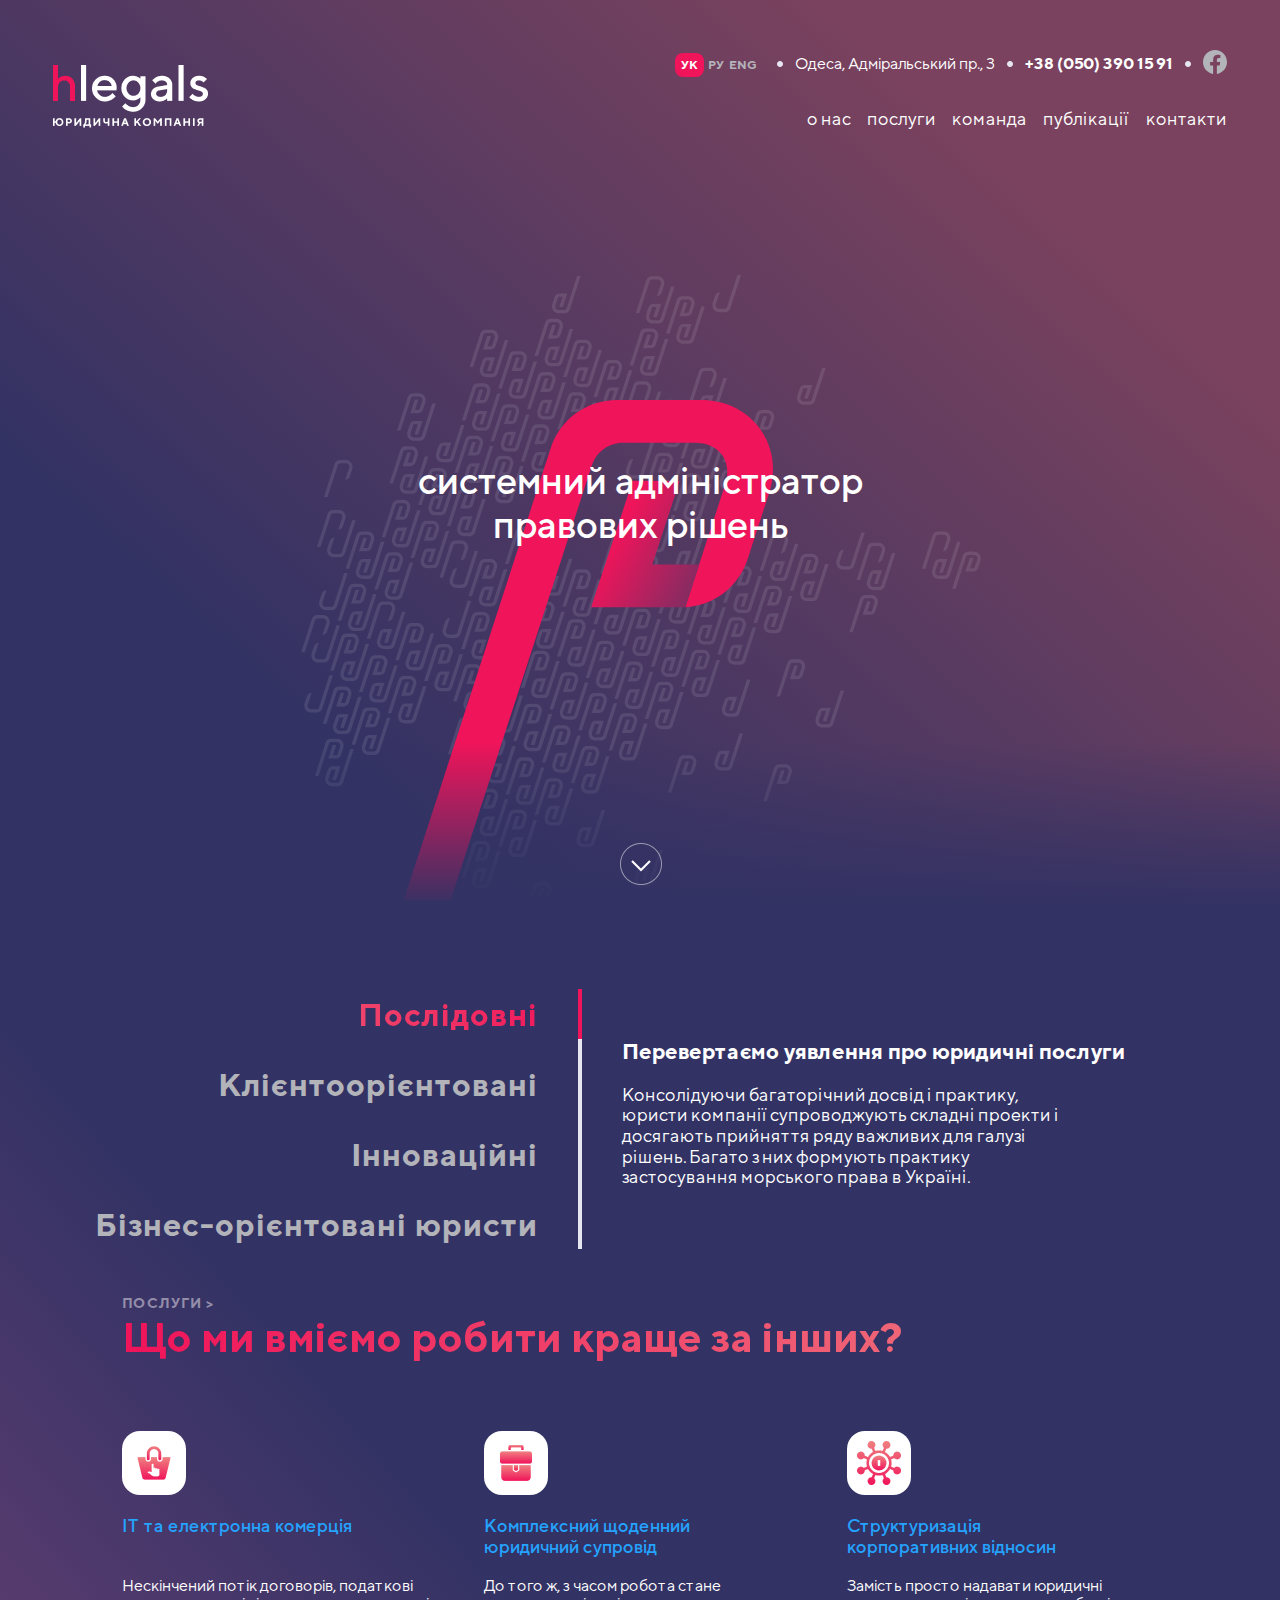
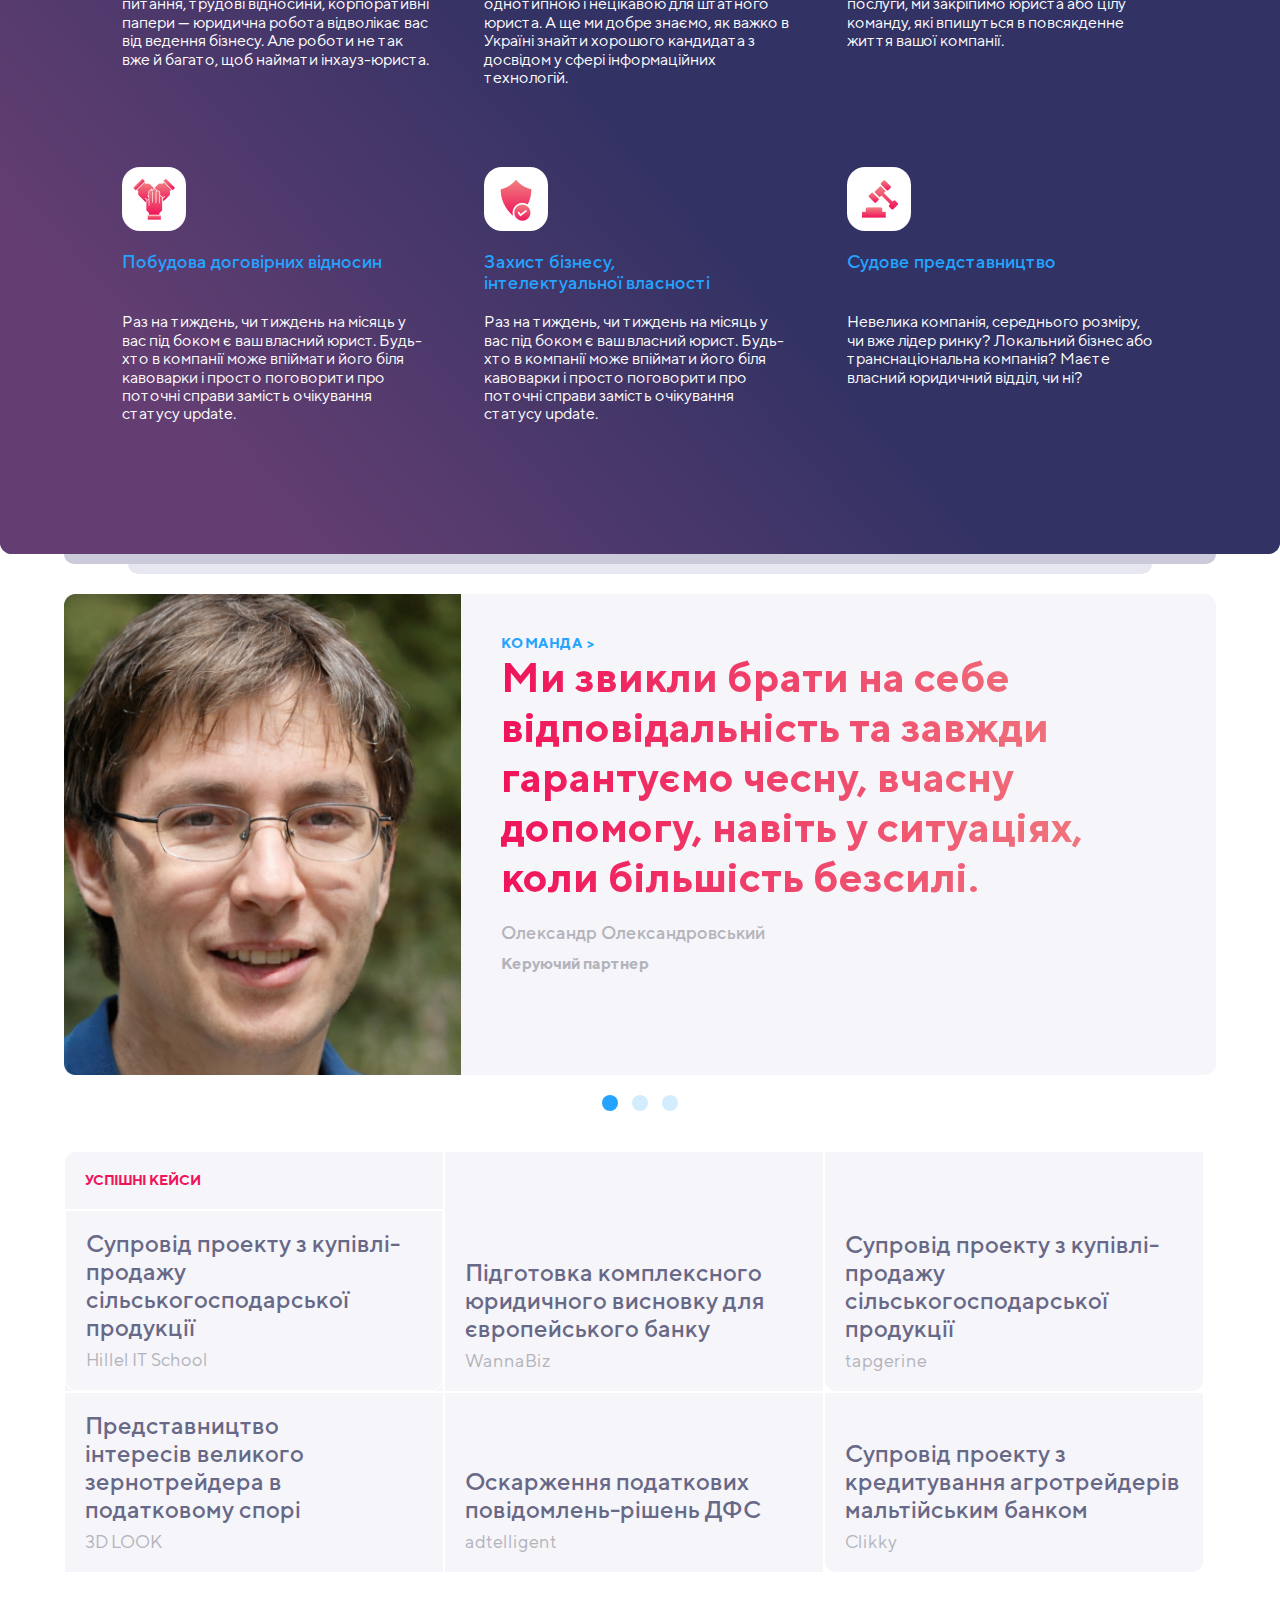
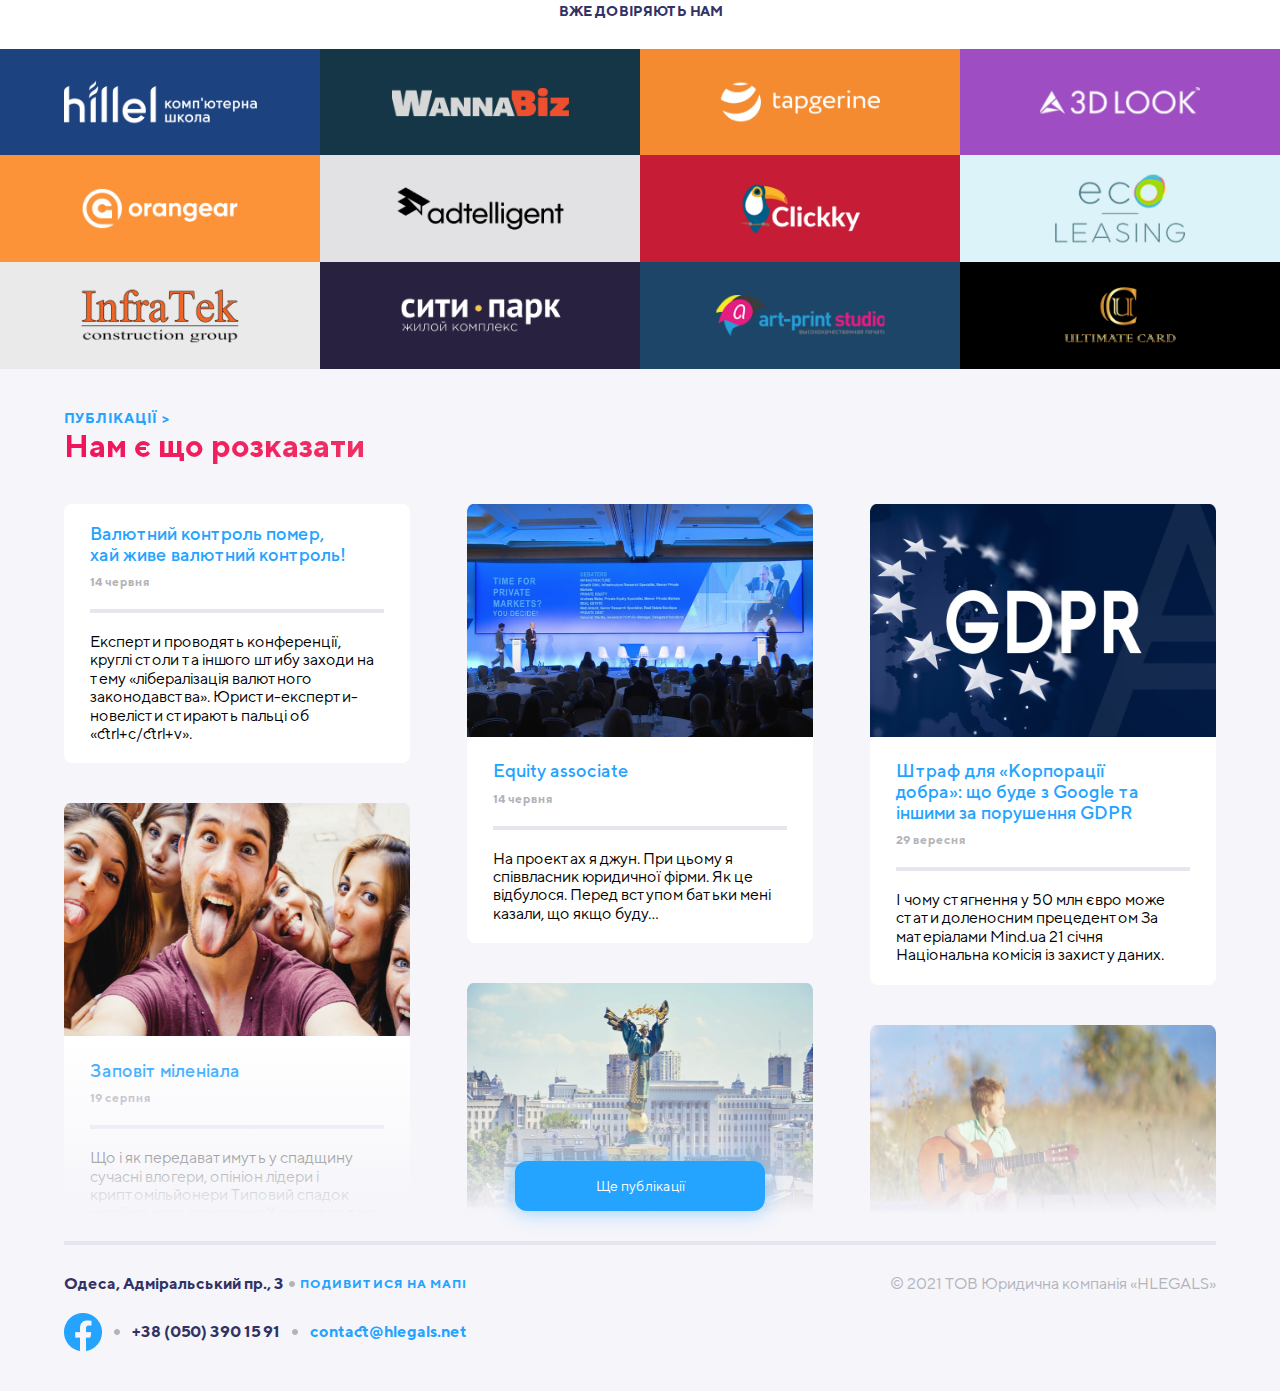
==== commit 5a1ff6dc: "experiment" ====
--- a/index.html
+++ b/index.html
@@ -20,7 +20,11 @@
       <header class="header">
         <div class="header-top">
           <ul class="lang-list list">
-            <li><a class="lang-link lang-link-grey lang-link-active" href="#">УК</a></li>
+            <li>
+              <a class="lang-link lang-link-grey lang-link-active" href="#"
+                >УК</a
+              >
+            </li>
             <li><a class="lang-link lang-link-grey" href="#">РУ</a></li>
             <li><a class="lang-link lang-link-grey" href="#">ENG</a></li>
           </ul>
@@ -112,22 +116,84 @@
           <img src="img/Scroll down.png" alt="" />
         </button>
       </section>
-    </div>
+    
     <section class="ES">
       <div class="ES-container">
+        <div class="experience-carousel">
+          <div class="owl-carousel" id="e-carousel">
+            <div class="e-item">
+              <div class="E-left">
+                <p class="E-type gradient-text">Послідовні</p>
+              </div>
+              <div class="E-right">
+                <h2 class="E-heading">
+                  Перевертаємо уявлення про юридичні послуги
+                </h2>
+                <p class="E-description">
+                  Консолідуючи багаторічний досвід і практику, юристи компанії
+                  супроводжують складні проекти і досягають прийняття ряду
+                  важливих для галузі рішень. Багато з них формують практику
+                  застосування морського права в Україні.
+                </p>
+              </div>
+            </div>
+            <div class="e-item">
+              <p class="E-type gradient-text">Клієнтоорієнтовані</p>
+              <div class="E-right">
+                <h2 class="E-heading">
+                  Перевертаємо уявлення про юридичні послуги
+                </h2>
+                <p class="E-description">
+                  Консолідуючи багаторічний досвід і практику, юристи компанії
+                  супроводжують складні проекти і досягають прийняття ряду
+                  важливих для галузі рішень. Багато з них формують практику
+                  застосування морського права в Україні.
+                </p>
+              </div>
+            </div>
+            <div class="e-item">
+              <p class="E-type gradient-text">Інноваційні</p>
+              <div class="E-right">
+                <h2 class="E-heading">
+                  Перевертаємо уявлення про юридичні послуги
+                </h2>
+                <p class="E-description">
+                  Консолідуючи багаторічний досвід і практику, юристи компанії
+                  супроводжують складні проекти і досягають прийняття ряду
+                  важливих для галузі рішень. Багато з них формують практику
+                  застосування морського права в Україні.
+                </p>
+              </div>
+            </div>
+            <div class="e-item">
+              <p class="E-type gradient-text last">Бізнес-орієнтовані юристи</p>
+              <div class="E-right">
+                <h2 class="E-heading">
+                  Перевертаємо уявлення про юридичні послуги
+                </h2>
+                <p class="E-description">
+                  Консолідуючи багаторічний досвід і практику, юристи компанії
+                  супроводжують складні проекти і досягають прийняття ряду
+                  важливих для галузі рішень. Багато з них формують практику
+                  застосування морського права в Україні.
+                </p>
+              </div>
+            </div>
+          </div>
+        </div>
         <div class="experience">
           <ul class="E-list list">
-            <li class="E-item">
-              <p class="E-type gradient-text E-type-active">Послідовні</p>
-            </li>
-            <li class="E-item">
-              <p class="E-type inactive">Клієнтоорієнтовані</p>
-            </li>
-            <li class="E-item">
-              <p class="E-type inactive">Інноваційні</p>
-            </li>
-            <li class="E-item">
-              <p class="E-type inactive last">Бізнес-орієнтовані юристи</p>
+            <li>
+              <p class="E-type E-type-active" id="E-type1">Послідовні</p>
+            </li>
+            <li>
+              <p class="E-type" id="E-type2">Клієнтоорієнтовані</p>
+            </li>
+            <li>
+              <p class="E-type" id="E-type3">Інноваційні</p>
+            </li>
+            <li>
+             <p class="E-type last" id="E-type4">Бізнес-орієнтовані юристи</p>
             </li>
           </ul>
           <div class="E-right">
@@ -141,8 +207,7 @@
               морського права в Україні.
             </p>
           </div>
-          <img class="group" src="img/Group 2.png" alt="" />
-        </div>
+        </div>     
         <div class="services">
           <a class="S-link" href="#">ПОСЛУГИ ></a>
           <h3 class="S-heading">Що ми вміємо робити краще за інших?</h3>
@@ -219,8 +284,10 @@
           </div>
         </div>
       </div>
+    </div>
       <div class="card-show cs1"></div>
       <div class="card-show cs2"></div>
+   
     </section>
     <section class="team">
       <div id="main-carousel" class="owl-carousel">
@@ -241,7 +308,9 @@
               </div>
               <div class="t-desc">
                 <h4 class="t-name t-name-mobile">Олександр Кац</h4>
-                <h4 class="t-name t-name-desktop">Олександр Олександровський</h4>
+                <h4 class="t-name t-name-desktop">
+                  Олександр Олександровський
+                </h4>
                 <h5 class="t-position">Керуючий партнер</h5>
               </div>
             </div>
@@ -264,7 +333,9 @@
               </div>
               <div class="t-desc">
                 <h4 class="t-name t-name-mobile">Олександр Кац</h4>
-                <h4 class="t-name t-name-desktop">Олександр Олександровський</h4>
+                <h4 class="t-name t-name-desktop">
+                  Олександр Олександровський
+                </h4>
                 <h5 class="t-position">Керуючий партнер</h5>
               </div>
             </div>
@@ -287,14 +358,15 @@
               </div>
               <div class="t-desc">
                 <h4 class="t-name t-name-mobile">Олександр Кац</h4>
-                <h4 class="t-name t-name-desktop">Олександр Олександровський</h4>
+                <h4 class="t-name t-name-desktop">
+                  Олександр Олександровський
+                </h4>
                 <h5 class="t-position">Керуючий партнер</h5>
               </div>
             </div>
           </div>
         </div>
       </div>
-      <!-- <img class="t-group" src="img/Group 2 (3).png" alt="" /> -->
     </section>
     <section class="cases">
       <div class="line1">
--- a/styles/header.css
+++ b/styles/header.css
@@ -195,7 +195,7 @@
   }
 
   .lang-list {
-    margin-right: 5%;
+    margin-right: 2%;
   }
 
   .nav-list {
--- a/styles/homepage-mobile.css
+++ b/styles/homepage-mobile.css
@@ -9,7 +9,6 @@
 }
 
 .list {
-  margin: 0;
   padding: 0;
   list-style: none;
 }
@@ -21,6 +20,7 @@
     #323264 51.39%,
     #7a425e 87.53%
   );
+  border-radius: 0px 0px 12px 12px;
 }
 
 .splash {
@@ -31,7 +31,6 @@
   background-repeat: no-repeat;
   background-position: top;
   overflow: hidden;
-  /* background-position: left 50% top 95%, left 50% top 80%; */
 }
 
 .splash-txt {
@@ -71,8 +70,7 @@
   bottom: 20px;
 }
 
-.ES-container {
-  /* height: 1793px; */
+.ES {
   background: linear-gradient(
     228.57deg,
     #323264 11.93%,
@@ -82,9 +80,13 @@
   border-radius: 0px 0px 12px 12px;
 }
 
+.ES-container {
+  width: 90%;
+  margin: 0 auto;
+}
+
 .experience {
-  width: 90%;
-  margin: 0 auto 45px;
+  display: none;
 }
 
 .E-type {
@@ -102,10 +104,11 @@
   -webkit-background-clip: text;
   -webkit-text-fill-color: transparent;
   background-clip: text;
-  /* color: transparent; */
-}
-
-.inactive {
+}
+
+#E-item2,
+#E-item3,
+#E-item4 {
   display: none;
 }
 
@@ -119,14 +122,31 @@
   color: #ffffff;
 }
 
-.group {
-  display: block;
-  margin: 0 auto;
+.slider-wrapper {
+  width: 120px;
+  margin: 0 auto;
+  display: flex;
+  justify-content: space-between;
+}
+
+.slider-point {
+  appearance: none;
+  border: none;
+  width: 16px;
+  height: 16px;
+  background-color: #24a3ff;
+  opacity: 0.2;
+  border-radius: 50%;
+}
+
+.slider-point:checked {
+  background-color: #24a3ff;
+  opacity: 1;
 }
 
 .services {
   width: 90%;
-  margin: 0 auto;
+  margin: 45px auto 0;
   padding-bottom: 50px;
 }
 
--- a/styles/homepage-desktop.css
+++ b/styles/homepage-desktop.css
@@ -115,6 +115,10 @@
     flex-wrap: wrap;
   }
 
+  #e-carousel {
+    display: none;
+  }
+
   .E-list {
     width: 45%;
     border-right: 4px solid #e6e6f0;
@@ -128,36 +132,18 @@
     line-height: 50px;
     margin-bottom: 20px;
     padding: 0 40px 0 0;
-    /* border-right: 4px solid #e6e6f0; */
-  }
-
-  .E-type:active {
+  }
+
+  .E-type-active {
     background: linear-gradient(90.13deg, #ef8080 0.84%, #f0145a 99.96%);
     -webkit-background-clip: text;
     -webkit-text-fill-color: transparent;
-    /* border-right: 4px solid #f0145a; */
-  }
-
-  .E-type:active::after {
-    content: "";
-    width: 0;
-    position: absolute;
-    right: -1%;
-    height: 100%;
-    border-right: 4px solid #f0145a;
-  }
-
-  .E-type-active {
     right: -1%;
     border-right: 4px solid #f0145a;
   }
 
   .last {
     margin-bottom: 0;
-  }
-
-  .inactive {
-    display: block;
   }
 
   .E-right {
@@ -321,12 +307,4 @@
   .separator {
     display: none;
   }
-
-  /* .publication-block:nth-child(2) {
-    order: 3;
-  }
-
-  .publication-block:nth-child(3) {
-    order: 2;
-  } */
-}
+}
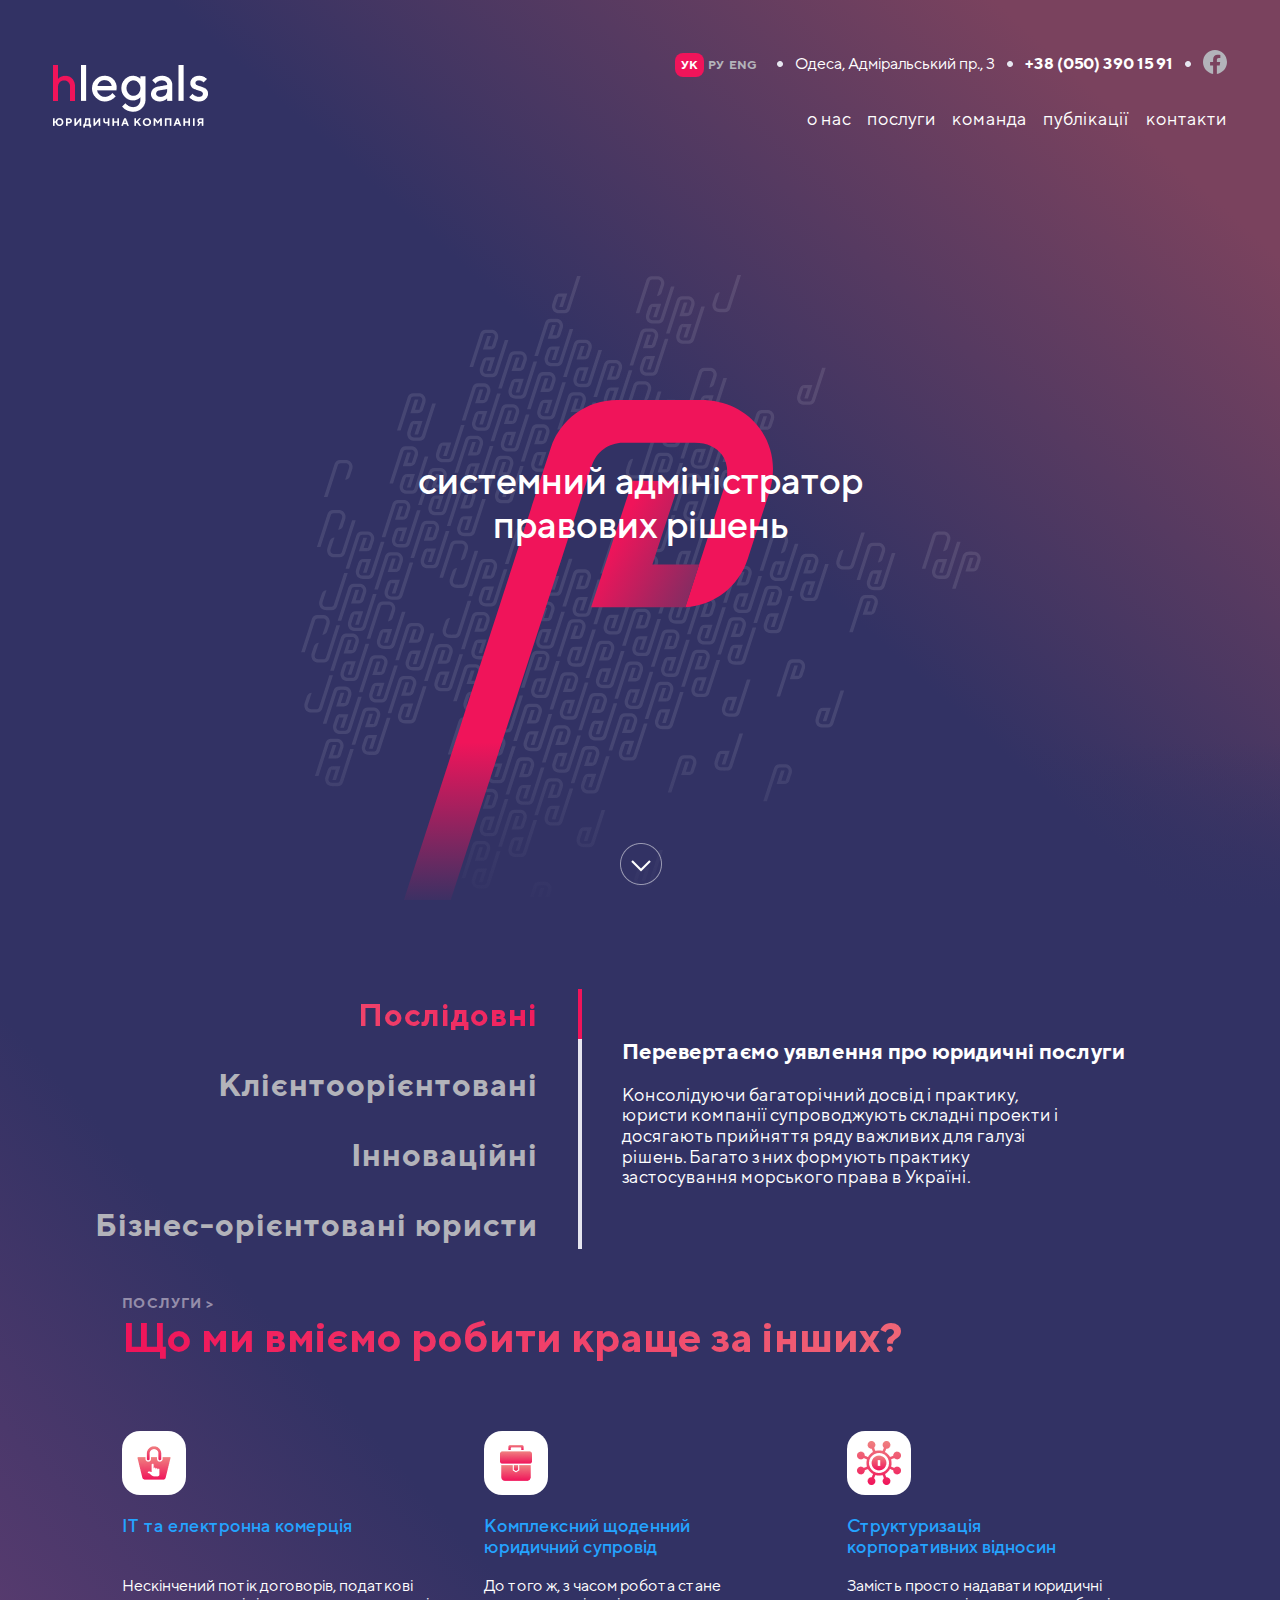
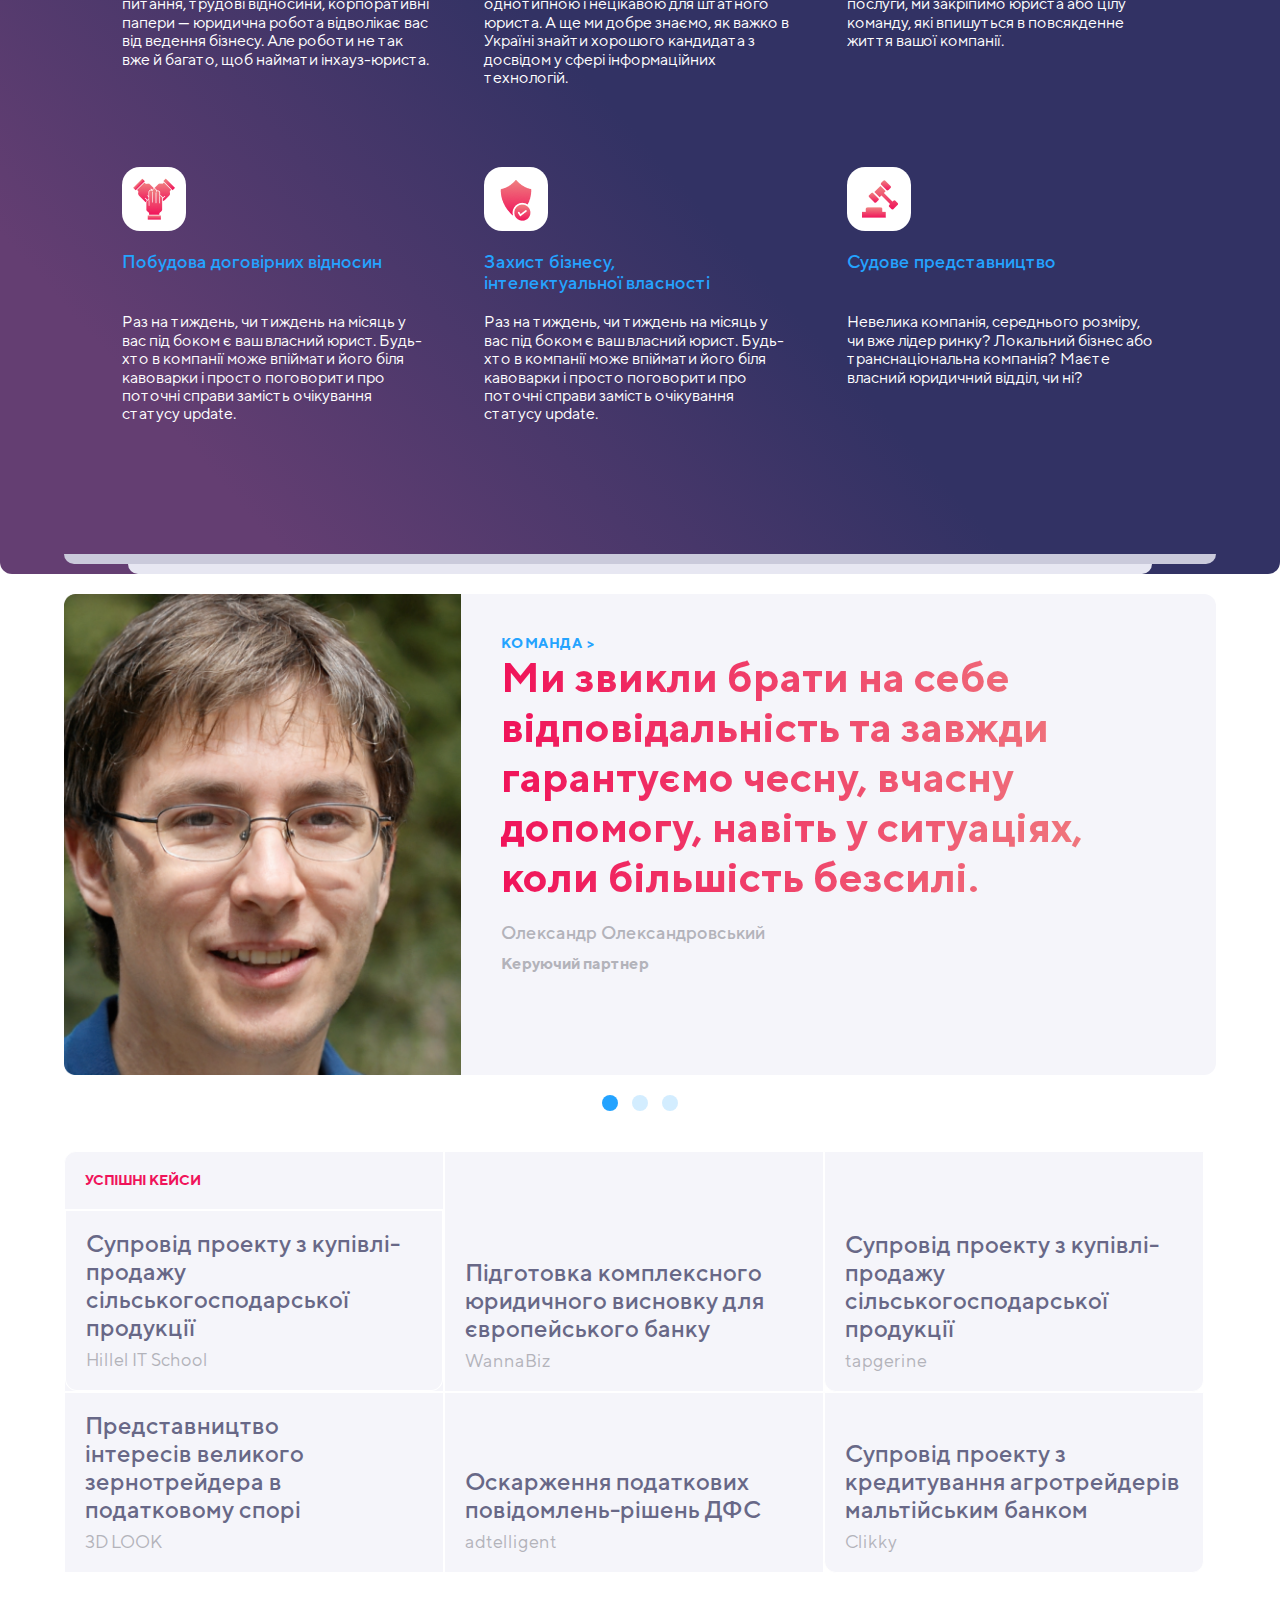
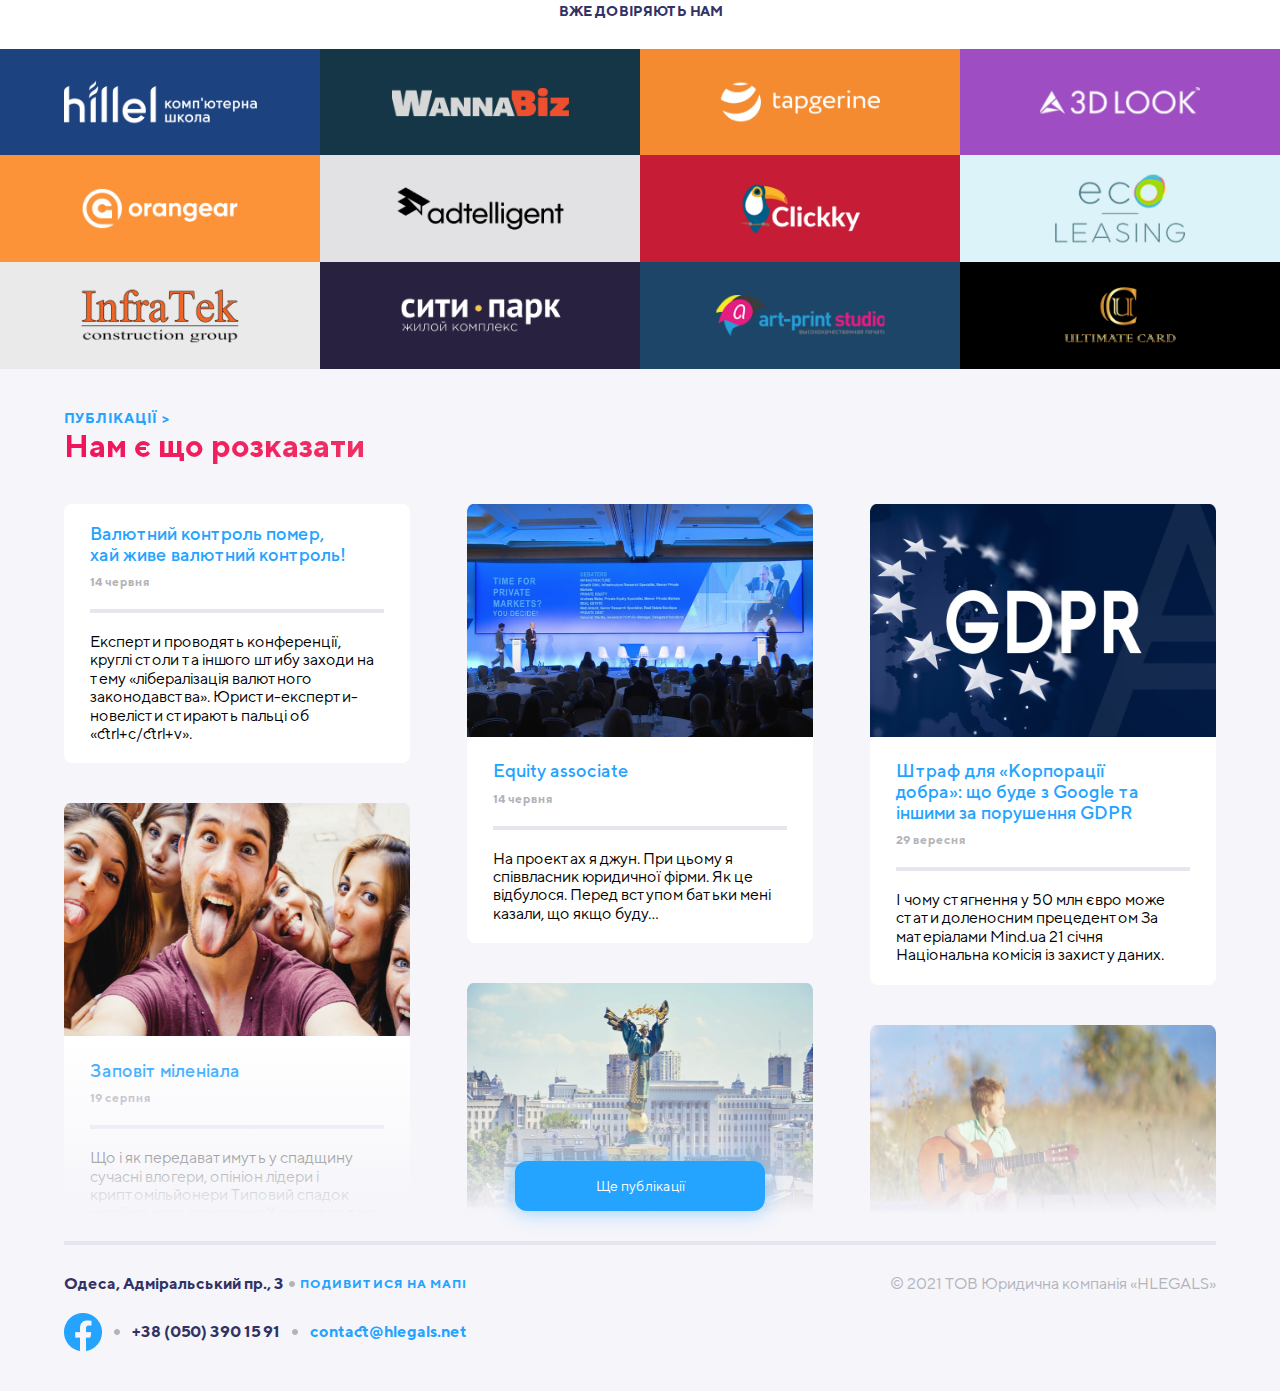
==== commit d3ae891b: "bg" ====
--- a/index.html
+++ b/index.html
@@ -116,7 +116,7 @@
           <img src="img/Scroll down.png" alt="" />
         </button>
       </section>
-    
+    </div>
     <section class="ES">
       <div class="ES-container">
         <div class="experience-carousel">
@@ -284,7 +284,6 @@
           </div>
         </div>
       </div>
-    </div>
       <div class="card-show cs1"></div>
       <div class="card-show cs2"></div>
    
--- a/styles/homepage-mobile.css
+++ b/styles/homepage-mobile.css
@@ -20,7 +20,6 @@
     #323264 51.39%,
     #7a425e 87.53%
   );
-  border-radius: 0px 0px 12px 12px;
 }
 
 .splash {
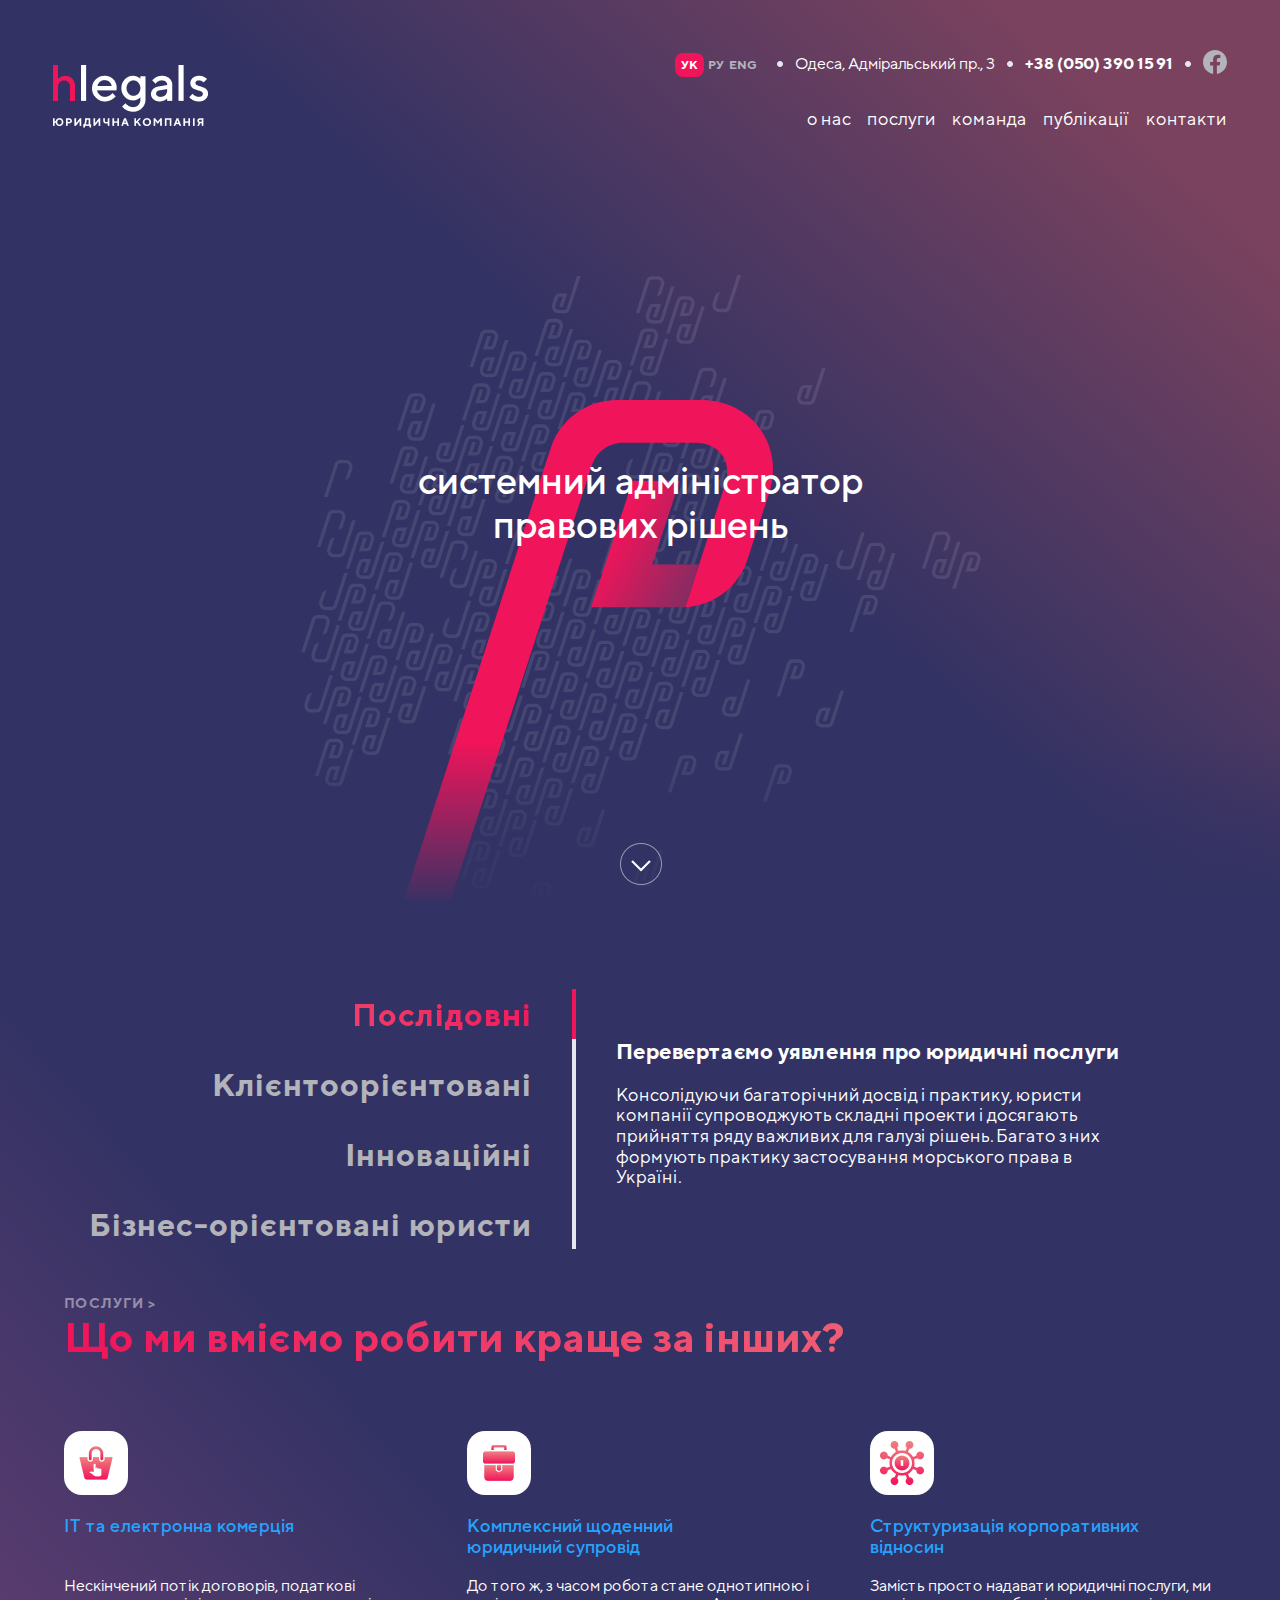
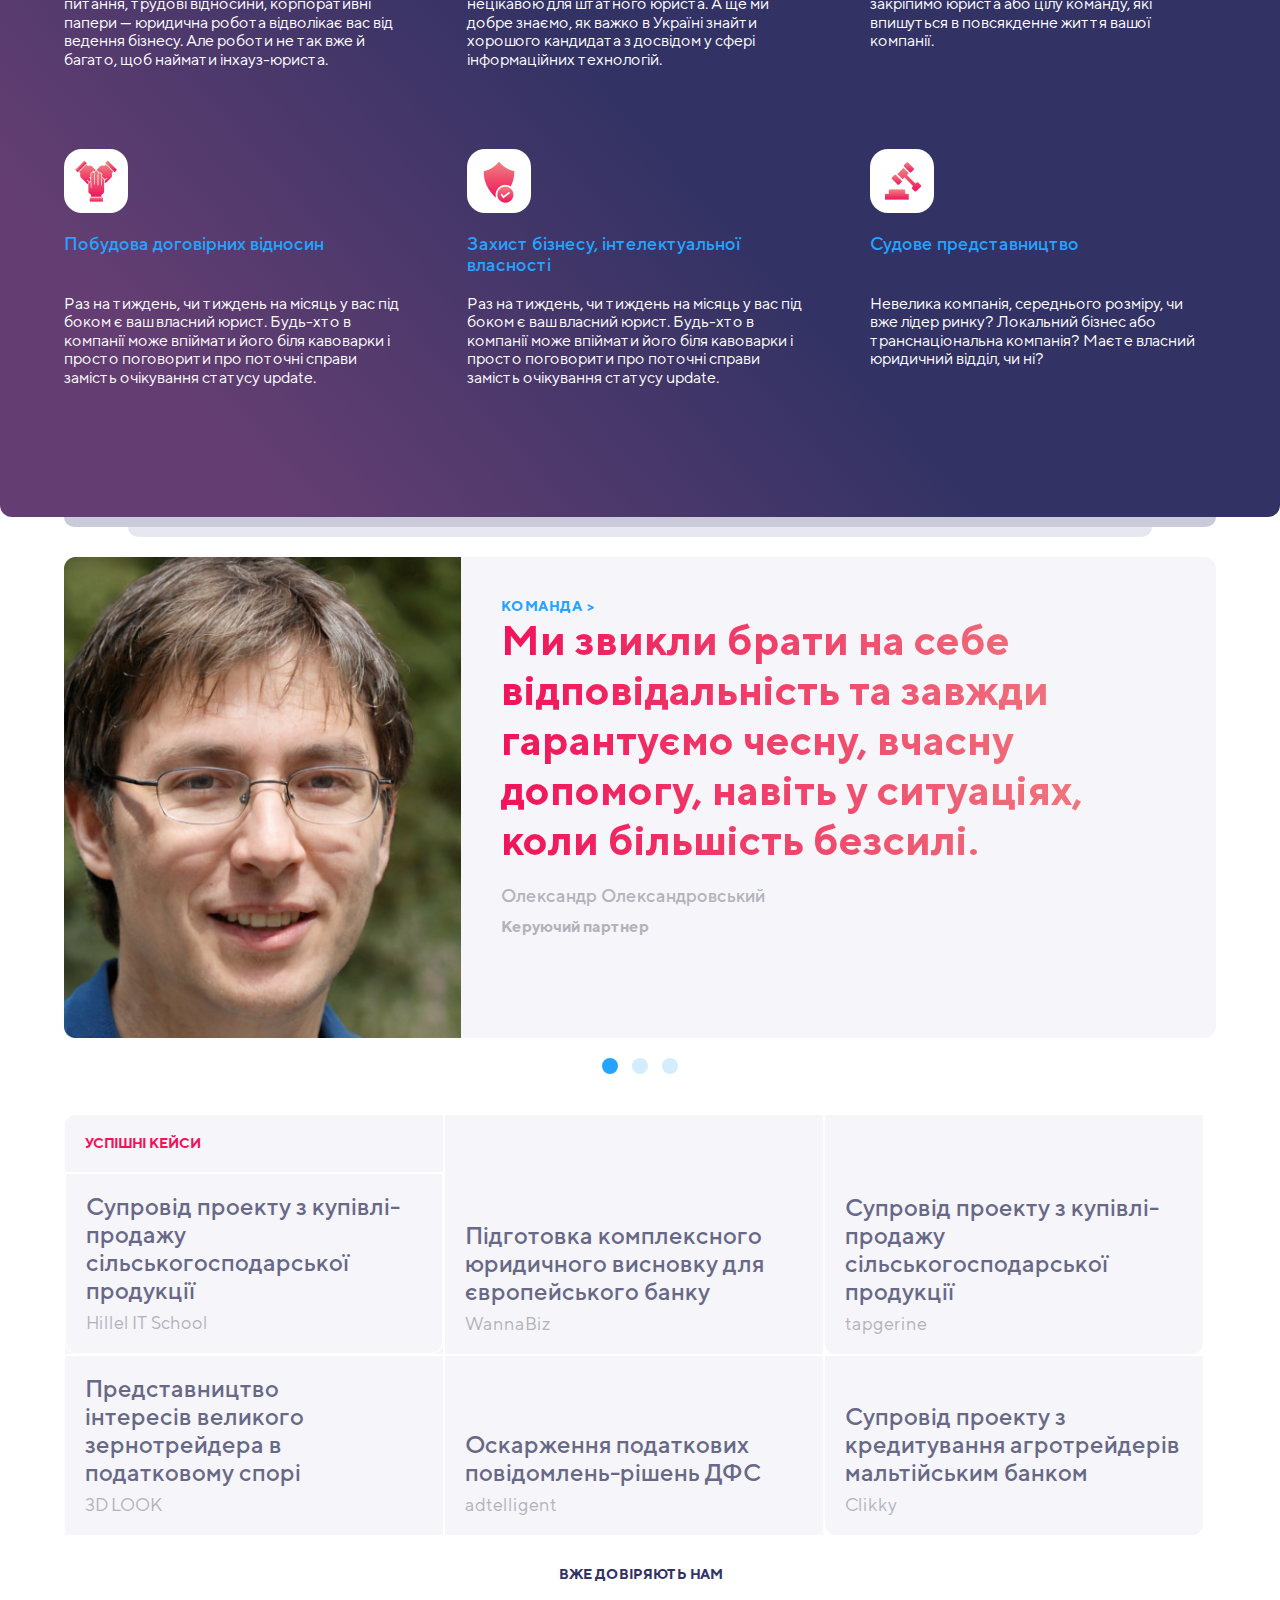
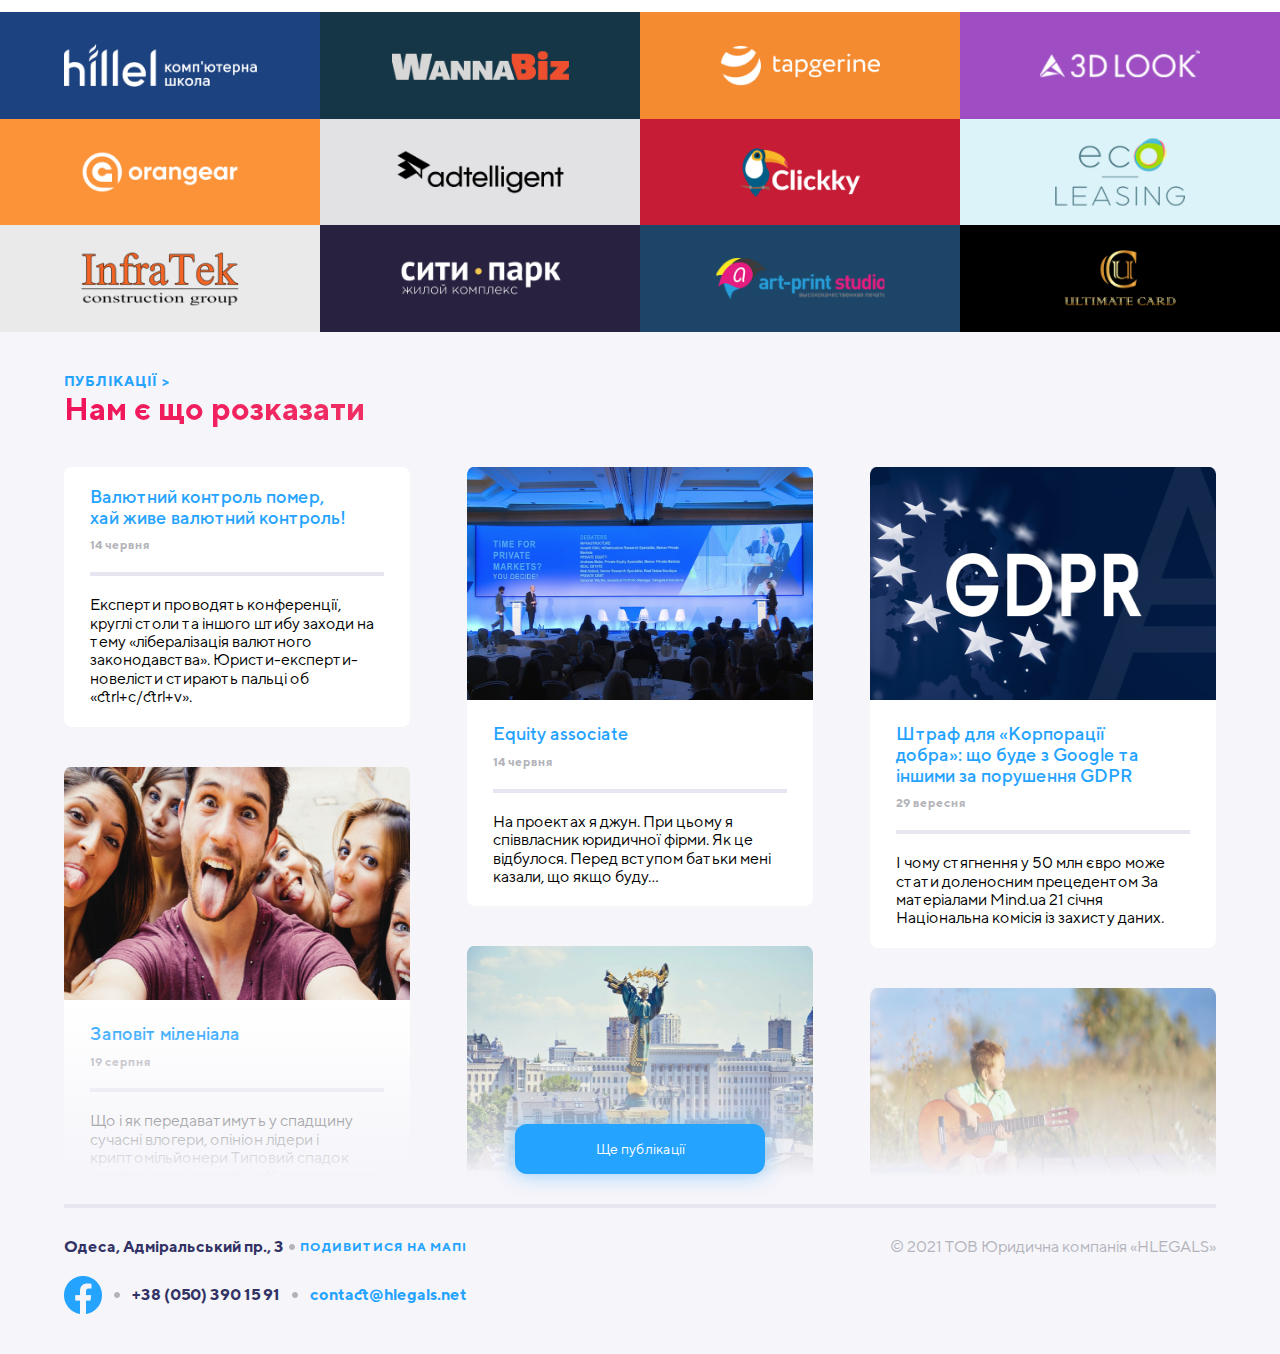
==== commit 16b18cd2: "some changes" ====
--- a/index.html
+++ b/index.html
@@ -117,177 +117,172 @@
         </button>
       </section>
     </div>
-    <section class="ES">
-      <div class="ES-container">
-        <div class="experience-carousel">
-          <div class="owl-carousel" id="e-carousel">
-            <div class="e-item">
-              <div class="E-left">
-                <p class="E-type gradient-text">Послідовні</p>
-              </div>
-              <div class="E-right">
-                <h2 class="E-heading">
-                  Перевертаємо уявлення про юридичні послуги
-                </h2>
-                <p class="E-description">
-                  Консолідуючи багаторічний досвід і практику, юристи компанії
-                  супроводжують складні проекти і досягають прийняття ряду
-                  важливих для галузі рішень. Багато з них формують практику
-                  застосування морського права в Україні.
-                </p>
-              </div>
-            </div>
-            <div class="e-item">
-              <p class="E-type gradient-text">Клієнтоорієнтовані</p>
-              <div class="E-right">
-                <h2 class="E-heading">
-                  Перевертаємо уявлення про юридичні послуги
-                </h2>
-                <p class="E-description">
-                  Консолідуючи багаторічний досвід і практику, юристи компанії
-                  супроводжують складні проекти і досягають прийняття ряду
-                  важливих для галузі рішень. Багато з них формують практику
-                  застосування морського права в Україні.
-                </p>
-              </div>
-            </div>
-            <div class="e-item">
-              <p class="E-type gradient-text">Інноваційні</p>
-              <div class="E-right">
-                <h2 class="E-heading">
-                  Перевертаємо уявлення про юридичні послуги
-                </h2>
-                <p class="E-description">
-                  Консолідуючи багаторічний досвід і практику, юристи компанії
-                  супроводжують складні проекти і досягають прийняття ряду
-                  важливих для галузі рішень. Багато з них формують практику
-                  застосування морського права в Україні.
-                </p>
-              </div>
-            </div>
-            <div class="e-item">
-              <p class="E-type gradient-text last">Бізнес-орієнтовані юристи</p>
-              <div class="E-right">
-                <h2 class="E-heading">
-                  Перевертаємо уявлення про юридичні послуги
-                </h2>
-                <p class="E-description">
-                  Консолідуючи багаторічний досвід і практику, юристи компанії
-                  супроводжують складні проекти і досягають прийняття ряду
-                  важливих для галузі рішень. Багато з них формують практику
-                  застосування морського права в Україні.
-                </p>
-              </div>
-            </div>
-          </div>
-        </div>
-        <div class="experience">
-          <ul class="E-list list">
-            <li>
-              <p class="E-type E-type-active" id="E-type1">Послідовні</p>
-            </li>
-            <li>
-              <p class="E-type" id="E-type2">Клієнтоорієнтовані</p>
-            </li>
-            <li>
-              <p class="E-type" id="E-type3">Інноваційні</p>
-            </li>
-            <li>
-             <p class="E-type last" id="E-type4">Бізнес-орієнтовані юристи</p>
-            </li>
-          </ul>
-          <div class="E-right">
-            <h2 class="E-heading">
-              Перевертаємо уявлення про юридичні послуги
-            </h2>
-            <p class="E-description">
-              Консолідуючи багаторічний досвід і практику, юристи компанії
-              супроводжують складні проекти і досягають прийняття ряду важливих
-              для галузі рішень. Багато з них формують практику застосування
-              морського права в Україні.
-            </p>
-          </div>
-        </div>     
-        <div class="services">
-          <a class="S-link" href="#">ПОСЛУГИ ></a>
-          <h3 class="S-heading">Що ми вміємо робити краще за інших?</h3>
-          <div class="S-wrapper">
-            <div class="S-list">
-              <div class="rect">
-                <img class="S-icon" src="img/services-img1.png" alt="" />
-              </div>
-              <h3 class="S-h">IT та електронна комерція</h3>
-              <p class="S-description">
-                Нескінчений потік договорів, податкові питання, трудові
-                відносини, корпоративні папери — юридична робота відволікає вас
-                від ведення бізнесу. Але роботи не так вже й багато, щоб наймати
-                інхауз-юриста.
-              </p>
-            </div>
-            <div class="S-list">
-              <div class="rect">
-                <img class="S-icon" src="img/services-img2.png" alt="" />
-              </div>
-              <h3 class="S-h">Комплексний щоденний юридичний супровід</h3>
-              <p class="S-description">
-                До того ж, з часом робота стане однотипною і нецікавою для
-                штатного юриста. А ще ми добре знаємо, як важко в Україні знайти
-                хорошого кандидата з досвідом у сфері інформаційних технологій.
-              </p>
-            </div>
-            <div class="S-list">
-              <div class="rect">
-                <img class="S-icon" src="img/services-img3.png" alt="" />
-              </div>
-              <h3 class="S-h">Структуризація корпоративних відносин</h3>
-              <p class="S-description">
-                Замість просто надавати юридичні послуги, ми закріпимо юриста
-                або цілу команду, які впишуться в повсякденне життя вашої
-                компанії.
-              </p>
-            </div>
-            <div class="S-list">
-              <div class="rect">
-                <img class="S-icon" src="img/services-img4.png" alt="" />
-              </div>
-              <h3 class="S-h">Побудовa договірних відносин</h3>
-              <p class="S-description">
-                Раз на тиждень, чи тиждень на місяць у вас під боком є ваш
-                власний юрист. Будь-хто в компанії може впіймати його біля
-                кавоварки і просто поговорити про поточні справи замість
-                очікування статусу update.
-              </p>
-            </div>
-            <div class="S-list">
-              <div class="rect">
-                <img class="S-icon" src="img/services-img5.png" alt="" />
-              </div>
-              <h3 class="S-h">Захист бізнесу, інтелектуальної власності</h3>
-              <p class="S-description">
-                Раз на тиждень, чи тиждень на місяць у вас під боком є ваш
-                власний юрист. Будь-хто в компанії може впіймати його біля
-                кавоварки і просто поговорити про поточні справи замість
-                очікування статусу update.
-              </p>
-            </div>
-            <div class="S-list">
-              <div class="rect">
-                <img class="S-icon" src="img/services-img6.png" alt="" />
-              </div>
-              <h3 class="S-h">Судове представництво</h3>
-              <p class="S-description">
-                Невелика компанія, середнього розміру, чи вже лідер ринку?
-                Локальний бізнес або транснаціональна компанія? Маєте власний
-                юридичний відділ, чи ні?
-              </p>
-            </div>
-          </div>
-        </div>
-      </div>
-      <div class="card-show cs1"></div>
-      <div class="card-show cs2"></div>
-   
-    </section>
+
+    <div class="ES-container">
+      <div class="experience-carousel">
+        <div class="owl-carousel" id="e-carousel">
+          <div class="e-item">
+            <div class="E-left">
+              <p class="E-type gradient-text">Послідовні</p>
+            </div>
+            <div class="E-right">
+              <h2 class="E-heading">
+                Перевертаємо уявлення про юридичні послуги
+              </h2>
+              <p class="E-description">
+                Консолідуючи багаторічний досвід і практику, юристи компанії
+                супроводжують складні проекти і досягають прийняття ряду
+                важливих для галузі рішень. Багато з них формують практику
+                застосування морського права в Україні.
+              </p>
+            </div>
+          </div>
+          <div class="e-item">
+            <p class="E-type gradient-text">Клієнтоорієнтовані</p>
+            <div class="E-right">
+              <h2 class="E-heading">
+                Перевертаємо уявлення про юридичні послуги
+              </h2>
+              <p class="E-description">
+                Консолідуючи багаторічний досвід і практику, юристи компанії
+                супроводжують складні проекти і досягають прийняття ряду
+                важливих для галузі рішень. Багато з них формують практику
+                застосування морського права в Україні.
+              </p>
+            </div>
+          </div>
+          <div class="e-item">
+            <p class="E-type gradient-text">Інноваційні</p>
+            <div class="E-right">
+              <h2 class="E-heading">
+                Перевертаємо уявлення про юридичні послуги
+              </h2>
+              <p class="E-description">
+                Консолідуючи багаторічний досвід і практику, юристи компанії
+                супроводжують складні проекти і досягають прийняття ряду
+                важливих для галузі рішень. Багато з них формують практику
+                застосування морського права в Україні.
+              </p>
+            </div>
+          </div>
+          <div class="e-item">
+            <p class="E-type gradient-text last">Бізнес-орієнтовані юристи</p>
+            <div class="E-right">
+              <h2 class="E-heading">
+                Перевертаємо уявлення про юридичні послуги
+              </h2>
+              <p class="E-description">
+                Консолідуючи багаторічний досвід і практику, юристи компанії
+                супроводжують складні проекти і досягають прийняття ряду
+                важливих для галузі рішень. Багато з них формують практику
+                застосування морського права в Україні.
+              </p>
+            </div>
+          </div>
+        </div>
+      </div>
+      <div class="experience">
+        <ul class="E-list list">
+          <li>
+            <p class="E-type E-type-active" id="E-type1">Послідовні</p>
+          </li>
+          <li>
+            <p class="E-type" id="E-type2">Клієнтоорієнтовані</p>
+          </li>
+          <li>
+            <p class="E-type" id="E-type3">Інноваційні</p>
+          </li>
+          <li>
+            <p class="E-type last" id="E-type4">Бізнес-орієнтовані юристи</p>
+          </li>
+        </ul>
+        <div class="E-right">
+          <h2 class="E-heading">Перевертаємо уявлення про юридичні послуги</h2>
+          <p class="E-description">
+            Консолідуючи багаторічний досвід і практику, юристи компанії
+            супроводжують складні проекти і досягають прийняття ряду важливих
+            для галузі рішень. Багато з них формують практику застосування
+            морського права в Україні.
+          </p>
+        </div>
+      </div>
+      <div class="services">
+        <a class="S-link" href="#">ПОСЛУГИ ></a>
+        <h3 class="S-heading">Що ми вміємо робити краще за інших?</h3>
+        <div class="S-wrapper">
+          <div class="S-list">
+            <div class="rect">
+              <img class="S-icon" src="img/services-img1.png" alt="" />
+            </div>
+            <h3 class="S-h">IT та електронна комерція</h3>
+            <p class="S-description">
+              Нескінчений потік договорів, податкові питання, трудові відносини,
+              корпоративні папери — юридична робота відволікає вас від ведення
+              бізнесу. Але роботи не так вже й багато, щоб наймати
+              інхауз-юриста.
+            </p>
+          </div>
+          <div class="S-list">
+            <div class="rect">
+              <img class="S-icon" src="img/services-img2.png" alt="" />
+            </div>
+            <h3 class="S-h">Комплексний щоденний юридичний супровід</h3>
+            <p class="S-description">
+              До того ж, з часом робота стане однотипною і нецікавою для
+              штатного юриста. А ще ми добре знаємо, як важко в Україні знайти
+              хорошого кандидата з досвідом у сфері інформаційних технологій.
+            </p>
+          </div>
+          <div class="S-list">
+            <div class="rect">
+              <img class="S-icon" src="img/services-img3.png" alt="" />
+            </div>
+            <h3 class="S-h">Структуризація корпоративних відносин</h3>
+            <p class="S-description">
+              Замість просто надавати юридичні послуги, ми закріпимо юриста або
+              цілу команду, які впишуться в повсякденне життя вашої компанії.
+            </p>
+          </div>
+          <div class="S-list">
+            <div class="rect">
+              <img class="S-icon" src="img/services-img4.png" alt="" />
+            </div>
+            <h3 class="S-h">Побудовa договірних відносин</h3>
+            <p class="S-description">
+              Раз на тиждень, чи тиждень на місяць у вас під боком є ваш власний
+              юрист. Будь-хто в компанії може впіймати його біля кавоварки і
+              просто поговорити про поточні справи замість очікування статусу
+              update.
+            </p>
+          </div>
+          <div class="S-list">
+            <div class="rect">
+              <img class="S-icon" src="img/services-img5.png" alt="" />
+            </div>
+            <h3 class="S-h">Захист бізнесу, інтелектуальної власності</h3>
+            <p class="S-description">
+              Раз на тиждень, чи тиждень на місяць у вас під боком є ваш власний
+              юрист. Будь-хто в компанії може впіймати його біля кавоварки і
+              просто поговорити про поточні справи замість очікування статусу
+              update.
+            </p>
+          </div>
+          <div class="S-list">
+            <div class="rect">
+              <img class="S-icon" src="img/services-img6.png" alt="" />
+            </div>
+            <h3 class="S-h">Судове представництво</h3>
+            <p class="S-description">
+              Невелика компанія, середнього розміру, чи вже лідер ринку?
+              Локальний бізнес або транснаціональна компанія? Маєте власний
+              юридичний відділ, чи ні?
+            </p>
+          </div>
+        </div>
+      </div>
+    </div>
+    <div class="card-show cs1"></div>
+    <div class="card-show cs2"></div>
     <section class="team">
       <div id="main-carousel" class="owl-carousel">
         <div class="item">
--- a/styles/homepage-mobile.css
+++ b/styles/homepage-mobile.css
@@ -69,7 +69,7 @@
   bottom: 20px;
 }
 
-.ES {
+.ES-container {
   background: linear-gradient(
     228.57deg,
     #323264 11.93%,
@@ -79,13 +79,13 @@
   border-radius: 0px 0px 12px 12px;
 }
 
-.ES-container {
-  width: 90%;
-  margin: 0 auto;
-}
-
 .experience {
   display: none;
+}
+
+.experience-carousel{
+  width: 90%;
+  margin: 0 auto;
 }
 
 .E-type {
--- a/styles/homepage-desktop.css
+++ b/styles/homepage-desktop.css
@@ -279,10 +279,6 @@
 }
 
 @media screen and (min-width: 1280px) {
-  .E-type:active::after {
-    right: -0.7%;
-  }
-
   .E-type-active {
     right: -0.7%;
     border-right: 4px solid #f0145a;
@@ -290,12 +286,8 @@
 }
 
 @media screen and (min-width: 1600px) {
-  .E-type:active::after {
-    right: -0.6%;
-  }
-
   .E-type-active {
-    right: -0.6%;
+    right: -0.45%;
     border-right: 4px solid #f0145a;
   }
 }
